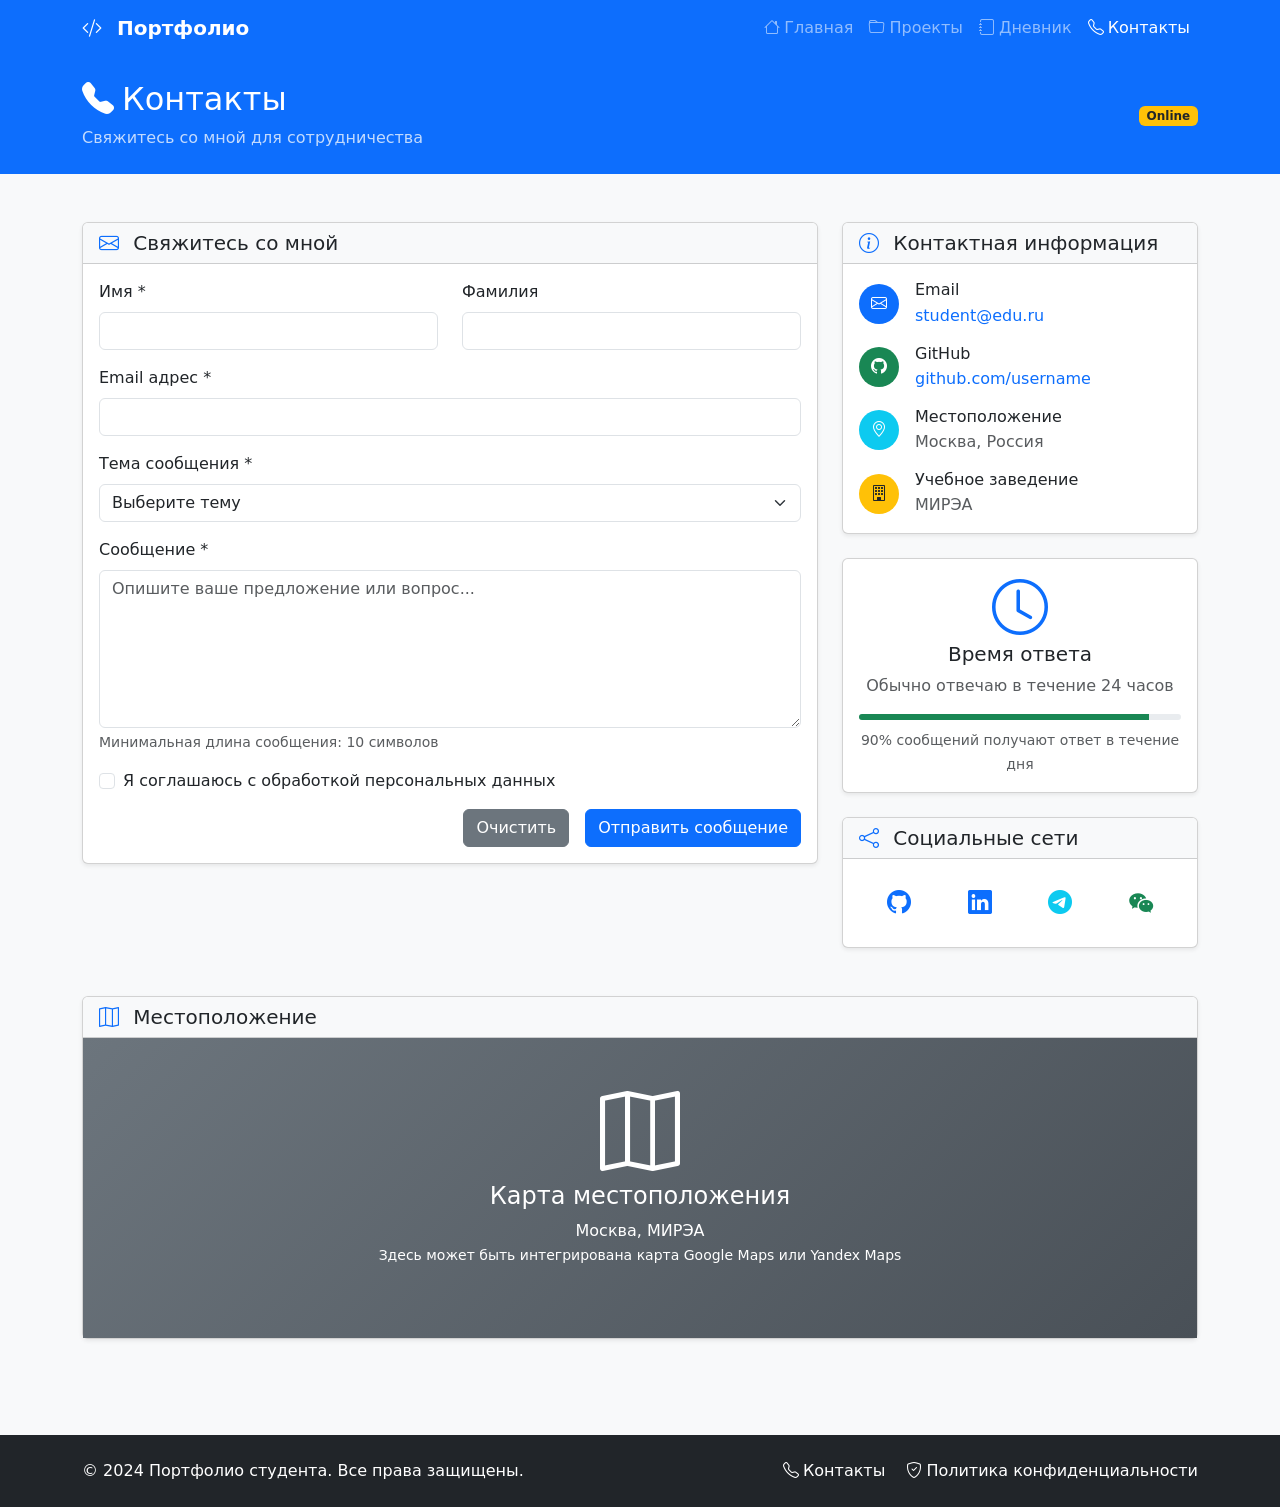
==== pages/contacts.html @ 889ddb51 "ПР13" ====
<!DOCTYPE html>
<html lang="ru">
<head>
    <meta charset="UTF-8">
    <meta name="viewport" content="width=device-width, initial-scale=1.0">
    <title>Контакты - Портфолио студента</title>
    <!-- Bootstrap CSS -->
    <link href="https://cdn.jsdelivr.net/npm/bootstrap@5.3.2/dist/css/bootstrap.min.css" rel="stylesheet">
    <!-- Bootstrap Icons -->
    <link rel="stylesheet" href="https://cdn.jsdelivr.net/npm/bootstrap-icons@1.11.1/font/bootstrap-icons.css">
    <!-- Custom CSS -->
    <link rel="stylesheet" href="../styles/styles.css">
</head>
<body class="bg-light">
    <!-- Navigation -->
    <nav class="navbar navbar-expand-lg navbar-dark bg-primary sticky-top">
        <div class="container">
            <a class="navbar-brand fw-bold" href="../index.html">
                <i class="bi bi-code-slash me-2"></i>
                Портфолио
            </a>
            <button class="navbar-toggler" type="button" data-bs-toggle="collapse" data-bs-target="#navbarNav">
                <span class="navbar-toggler-icon"></span>
            </button>
            <div class="collapse navbar-collapse" id="navbarNav">
                <ul class="navbar-nav ms-auto">
                    <li class="nav-item">
                        <a class="nav-link" href="../index.html">
                            <i class="bi bi-house me-1"></i>Главная
                        </a>
                    </li>
                    <li class="nav-item">
                        <a class="nav-link" href="projects.html">
                            <i class="bi bi-folder me-1"></i>Проекты
                        </a>
                    </li>
                    <li class="nav-item">
                        <a class="nav-link" href="diary.html">
                            <i class="bi bi-journal me-1"></i>Дневник
                        </a>
                    </li>
                    <li class="nav-item">
                        <a class="nav-link active" href="contacts.html">
                            <i class="bi bi-telephone me-1"></i>Контакты
                        </a>
                    </li>
                </ul>
            </div>
        </div>
    </nav>

    <!-- Page Header -->
    <section class="page-header bg-primary text-white py-4">
        <div class="container">
            <div class="row align-items-center">
                <div class="col">
                    <h1 class="h2 mb-2">
                        <i class="bi bi-telephone-fill me-2"></i>Контакты
                    </h1>
                    <p class="mb-0 opacity-75">Свяжитесь со мной для сотрудничества</p>
                </div>
                <div class="col-auto">
                    <span class="badge bg-warning text-dark">Online</span>
                </div>
            </div>
        </div>
    </section>

    <!-- Main Content -->
    <main class="contacts-main py-5">
        <div class="container">
            <div class="row">
                <!-- Contact Form -->
                <div class="col-lg-8 mb-5">
                    <div class="card shadow-sm">
                        <div class="card-header bg-light">
                            <h3 class="card-title h5 mb-0">
                                <i class="bi bi-envelope text-primary me-2"></i>
                                Свяжитесь со мной
                            </h3>
                        </div>
                        <div class="card-body">
                            <form id="contactForm" novalidate>
                                <div class="row">
                                    <div class="col-md-6 mb-3">
                                        <label for="firstName" class="form-label">Имя *</label>
                                        <input type="text" class="form-control" id="firstName" required>
                                        <div class="invalid-feedback">Пожалуйста, введите ваше имя</div>
                                    </div>
                                    <div class="col-md-6 mb-3">
                                        <label for="lastName" class="form-label">Фамилия</label>
                                        <input type="text" class="form-control" id="lastName">
                                    </div>
                                </div>
                                
                                <div class="mb-3">
                                    <label for="email" class="form-label">Email адрес *</label>
                                    <input type="email" class="form-control" id="email" required>
                                    <div class="invalid-feedback">Пожалуйста, введите корректный email адрес</div>
                                </div>
                                
                                <div class="mb-3">
                                    <label for="subject" class="form-label">Тема сообщения *</label>
                                    <select class="form-select" id="subject" required>
                                        <option value="" selected disabled>Выберите тему</option>
                                        <option value="collaboration">Сотрудничество</option>
                                        <option value="project">Обсуждение проекта</option>
                                        <option value="question">Вопрос по проекту</option>
                                        <option value="feedback">Обратная связь</option>
                                        <option value="other">Другое</option>
                                    </select>
                                    <div class="invalid-feedback">Пожалуйста, выберите тему сообщения</div>
                                </div>
                                
                                <div class="mb-3">
                                    <label for="message" class="form-label">Сообщение *</label>
                                    <textarea class="form-control" id="message" rows="6" required 
                                              placeholder="Опишите ваше предложение или вопрос..."></textarea>
                                    <div class="invalid-feedback">Пожалуйста, введите ваше сообщение</div>
                                    <div class="form-text">Минимальная длина сообщения: 10 символов</div>
                                </div>
                                
                                <div class="mb-3 form-check">
                                    <input type="checkbox" class="form-check-input" id="agreeTerms" required>
                                    <label class="form-check-label" for="agreeTerms">
                                        Я соглашаюсь с обработкой персональных данных
                                    </label>
                                    <div class="invalid-feedback">Необходимо ваше согласие</div>
                                </div>
                                
                                <div class="d-grid gap-2 d-md-flex justify-content-md-end">
                                    <button type="reset" class="btn btn-secondary me-md-2">Очистить</button>
                                    <button type="submit" class="btn btn-primary" id="submitBtn">
                                        <span class="spinner-border spinner-border-sm d-none me-2" role="status"></span>
                                        Отправить сообщение
                                    </button>
                                </div>
                            </form>
                        </div>
                    </div>
                </div>

                <!-- Contact Information -->
                <div class="col-lg-4">
                    <!-- Contact Details -->
                    <div class="card shadow-sm mb-4">
                        <div class="card-header bg-light">
                            <h3 class="card-title h5 mb-0">
                                <i class="bi bi-info-circle text-primary me-2"></i>
                                Контактная информация
                            </h3>
                        </div>
                        <div class="card-body">
                            <div class="contact-item d-flex align-items-center mb-3">
                                <div class="contact-icon bg-primary text-white rounded-circle d-flex align-items-center justify-content-center me-3" 
                                     style="width: 40px; height: 40px;">
                                    <i class="bi bi-envelope"></i>
                                </div>
                                <div>
                                    <h6 class="mb-1">Email</h6>
                                    <a href="mailto:student@edu.ru" class="text-decoration-none">student@edu.ru</a>
                                </div>
                            </div>
                            
                            <div class="contact-item d-flex align-items-center mb-3">
                                <div class="contact-icon bg-success text-white rounded-circle d-flex align-items-center justify-content-center me-3" 
                                     style="width: 40px; height: 40px;">
                                    <i class="bi bi-github"></i>
                                </div>
                                <div>
                                    <h6 class="mb-1">GitHub</h6>
                                    <a href="https://github.com/username" target="_blank" class="text-decoration-none">github.com/username</a>
                                </div>
                            </div>
                            
                            <div class="contact-item d-flex align-items-center mb-3">
                                <div class="contact-icon bg-info text-white rounded-circle d-flex align-items-center justify-content-center me-3" 
                                     style="width: 40px; height: 40px;">
                                    <i class="bi bi-geo-alt"></i>
                                </div>
                                <div>
                                    <h6 class="mb-1">Местоположение</h6>
                                    <p class="mb-0 text-muted">Москва, Россия</p>
                                </div>
                            </div>
                            
                            <div class="contact-item d-flex align-items-center">
                                <div class="contact-icon bg-warning text-dark rounded-circle d-flex align-items-center justify-content-center me-3" 
                                     style="width: 40px; height: 40px;">
                                    <i class="bi bi-building"></i>
                                </div>
                                <div>
                                    <h6 class="mb-1">Учебное заведение</h6>
                                    <p class="mb-0 text-muted">МИРЭА</p>
                                </div>
                            </div>
                        </div>
                    </div>

                    <!-- Response Time -->
                    <div class="card shadow-sm mb-4">
                        <div class="card-body text-center">
                            <i class="bi bi-clock display-4 text-primary mb-3"></i>
                            <h5>Время ответа</h5>
                            <p class="text-muted">Обычно отвечаю в течение 24 часов</p>
                            <div class="progress mb-2" style="height: 6px;">
                                <div class="progress-bar bg-success" style="width: 90%"></div>
                            </div>
                            <small class="text-muted">90% сообщений получают ответ в течение дня</small>
                        </div>
                    </div>

                    <!-- Social Links -->
                    <div class="card shadow-sm">
                        <div class="card-header bg-light">
                            <h3 class="card-title h5 mb-0">
                                <i class="bi bi-share text-primary me-2"></i>
                                Социальные сети
                            </h3>
                        </div>
                        <div class="card-body">
                            <div class="d-flex justify-content-around">
                                <a href="#" class="social-link text-decoration-none" title="GitHub">
                                    <i class="bi bi-github fs-4"></i>
                                </a>
                                <a href="#" class="social-link text-decoration-none" title="LinkedIn">
                                    <i class="bi bi-linkedin fs-4 text-primary"></i>
                                </a>
                                <a href="#" class="social-link text-decoration-none" title="Telegram">
                                    <i class="bi bi-telegram fs-4 text-info"></i>
                                </a>
                                <a href="#" class="social-link text-decoration-none" title="VK">
                                    <i class="bi bi-wechat fs-4 text-success"></i>
                                </a>
                            </div>
                        </div>
                    </div>
                </div>
            </div>

            <!-- Map Section -->
            <div class="row mt-5">
                <div class="col-12">
                    <div class="card shadow-sm">
                        <div class="card-header bg-light">
                            <h3 class="card-title h5 mb-0">
                                <i class="bi bi-map text-primary me-2"></i>
                                Местоположение
                            </h3>
                        </div>
                        <div class="card-body p-0">
                            <!-- Placeholder for map -->
                            <div class="map-placeholder bg-secondary text-white text-center py-5" 
                                 style="height: 300px; background: linear-gradient(135deg, #6c757d 0%, #495057 100%);">
                                <i class="bi bi-map display-1 mb-3"></i>
                                <h4>Карта местоположения</h4>
                                <p class="mb-0">Москва, МИРЭА</p>
                                <small>Здесь может быть интегрирована карта Google Maps или Yandex Maps</small>
                            </div>
                        </div>
                    </div>
                </div>
            </div>
        </div>
    </main>

    <!-- Success Modal -->
    <div class="modal fade" id="successModal" tabindex="-1">
        <div class="modal-dialog modal-dialog-centered">
            <div class="modal-content">
                <div class="modal-header border-0">
                    <button type="button" class="btn-close" data-bs-dismiss="modal"></button>
                </div>
                <div class="modal-body text-center py-4">
                    <i class="bi bi-check-circle-fill text-success display-1 mb-3"></i>
                    <h3>Сообщение отправлено!</h3>
                    <p class="text-muted">Я свяжусь с вами в ближайшее время</p>
                </div>
                <div class="modal-footer border-0 justify-content-center">
                    <button type="button" class="btn btn-primary" data-bs-dismiss="modal">Понятно</button>
                </div>
            </div>
        </div>
    </div>

    <!-- Footer -->
    <footer class="bg-dark text-white py-4 mt-5">
        <div class="container">
            <div class="row align-items-center">
                <div class="col-md-6">
                    <p class="mb-0">&copy; 2024 Портфолио студента. Все права защищены.</p>
                </div>
                <div class="col-md-6 text-md-end">
                    <a href="contacts.html" class="text-white text-decoration-none me-3">
                        <i class="bi bi-telephone me-1"></i>Контакты
                    </a>
                    <a href="#" class="text-white text-decoration-none">
                        <i class="bi bi-shield-check me-1"></i>Политика конфиденциальности
                    </a>
                </div>
            </div>
        </div>
    </footer>

    <!-- Bootstrap JS -->
    <script src="https://cdn.jsdelivr.net/npm/bootstrap@5.3.2/dist/js/bootstrap.bundle.min.js"></script>
    <!-- Forms JS -->
    <script src="../scripts/forms.js"></script>
</body>
</html>
---- styles/styles.css ----
/* Custom styles for portfolio */
.hero-section {
    background: linear-gradient(135deg, #007bff 0%, #0056b3 100%);
}

.project-card {
    transition: transform 0.3s ease, box-shadow 0.3s ease;
}

.project-card:hover {
    transform: translateY(-5px);
    box-shadow: 0 10px 20px rgba(0,0,0,0.1) !important;
}

.skill-item .progress {
    border-radius: 10px;
}

.skill-item .progress-bar {
    border-radius: 10px;
}

/* Smooth scrolling */
html {
    scroll-behavior: smooth;
}
/* Projects page styles */
.filter-section {
    border-bottom: 1px solid #dee2e6;
}

.project-card {
    transition: transform 0.3s ease, box-shadow 0.3s ease;
}

.project-card:hover {
    transform: translateY(-5px);
    box-shadow: 0 8px 25px rgba(0,0,0,0.15) !important;
}

.card-img-wrapper {
    overflow: hidden;
}

.card-img-top {
    transition: transform 0.3s ease;
}

.project-card:hover .card-img-top {
    transform: scale(1.05);
}

.filter-btn.active {
    background-color: #007bff;
    color: white;
    border-color: #007bff;
}

/* Modal styles */
.modal-content {
    border: none;
    border-radius: 15px;
}

.modal-header {
    border-bottom: 1px solid #dee2e6;
    background-color: #f8f9fa;
    border-radius: 15px 15px 0 0;
}
/* Diary page styles */
.timeline {
    position: relative;
    padding-left: 30px;
}

.timeline::before {
    content: '';
    position: absolute;
    left: 15px;
    top: 0;
    bottom: 0;
    width: 2px;
    background: #dee2e6;
}

.timeline-item {
    position: relative;
    margin-bottom: 2rem;
    display: flex;
    align-items: flex-start;
}

.timeline-marker {
    position: absolute;
    left: -30px;
    width: 30px;
    height: 30px;
    border-radius: 50%;
    display: flex;
    align-items: center;
    justify-content: center;
    color: white;
    z-index: 2;
}

.timeline-content {
    flex: 1;
    background: white;
    padding: 1rem;
    border-radius: 8px;
    border: 1px solid #e9ecef;
}

.timeline-item.completed .timeline-content {
    border-left: 4px solid #28a745;
}

.timeline-item.in-progress .timeline-content {
    border-left: 4px solid #ffc107;
}

.timeline-item.planned .timeline-content {
    border-left: 4px solid #6c757d;
}

.course-item:not(:last-child) {
    border-bottom: 1px solid #e9ecef;
    padding-bottom: 1rem;
}

.stat-item {
    padding: 0.5rem;
}

.stat-item .h4 {
    font-weight: 700;
}

/* Modal styles */
.modal-content {
    border-radius: 15px;
}

.form-check {
    margin-bottom: 0.5rem;
}

/* Responsive */
@media (max-width: 768px) {
    .timeline {
        padding-left: 20px;
    }
    
    .timeline-marker {
        left: -20px;
        width: 25px;
        height: 25px;
    }
    
    .timeline-marker i {
        font-size: 0.8rem;
    }
}
/* Contacts page styles */
.contact-item {
    transition: transform 0.2s ease;
}

.contact-item:hover {
    transform: translateX(5px);
}

.contact-icon {
    transition: transform 0.2s ease;
}

.contact-item:hover .contact-icon {
    transform: scale(1.1);
}

.social-link {
    transition: all 0.3s ease;
    padding: 10px;
    border-radius: 50%;
}

.social-link:hover {
    transform: translateY(-3px);
    background-color: #f8f9fa;
}

/* Form styles */
.form-control:focus,
.form-select:focus {
    border-color: #007bff;
    box-shadow: 0 0 0 0.2rem rgba(0, 123, 255, 0.25);
}

.form-control.is-valid,
.form-select.is-valid {
    border-color: #28a745;
}

.form-control.is-invalid,
.form-select.is-invalid {
    border-color: #dc3545;
}

/* Map placeholder */
.map-placeholder {
    background: linear-gradient(135deg, #6c757d 0%, #495057 100%);
}

/* Success modal */
.modal-content {
    border-radius: 15px;
    border: none;
}

/* Responsive adjustments */
@media (max-width: 768px) {
    .contact-item {
        padding: 0.5rem 0;
    }
    
    .social-link {
        padding: 8px;
    }
    
    .map-placeholder {
        height: 200px !important;
    }
    
    .map-placeholder .display-1 {
        font-size: 3rem;
    }
}

/* Loading state */
.btn:disabled {
    cursor: not-allowed;
}

/* Custom checkbox */
.form-check-input:checked {
    background-color: #007bff;
    border-color: #007bff;
}
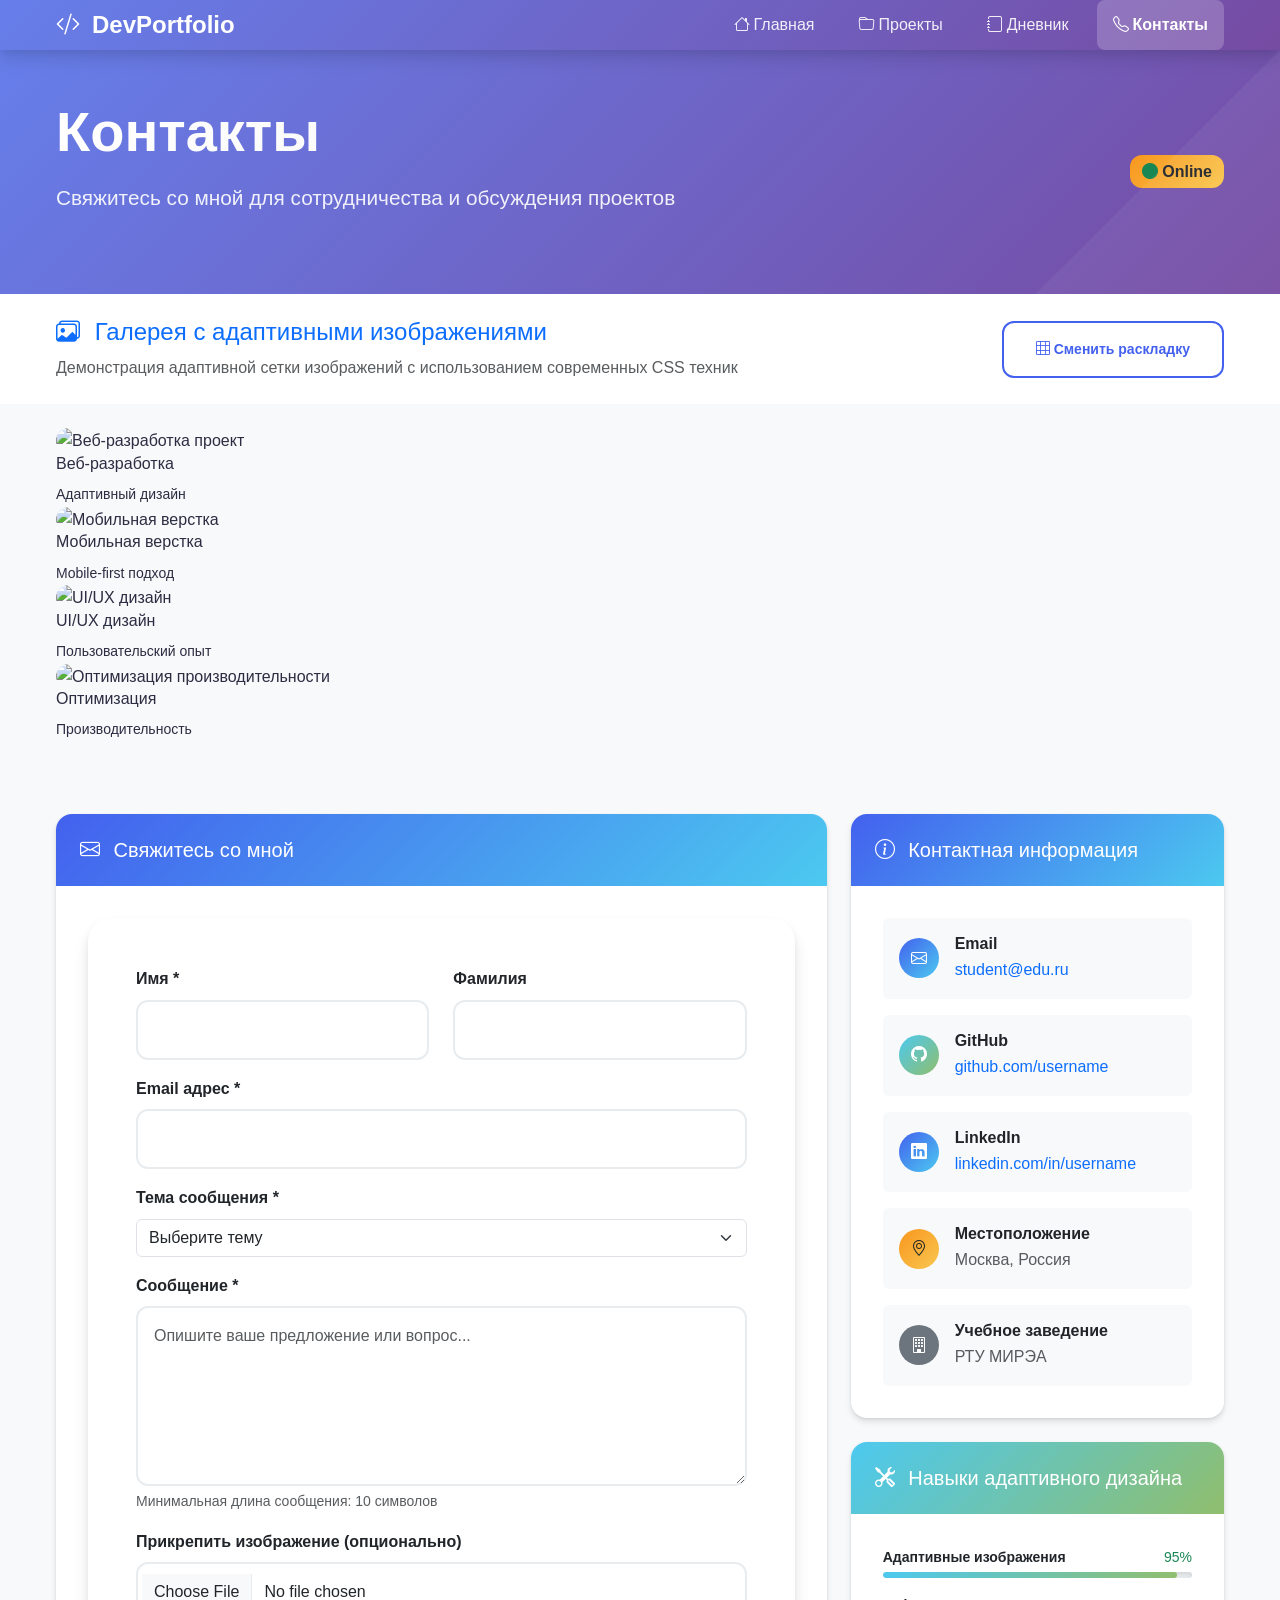
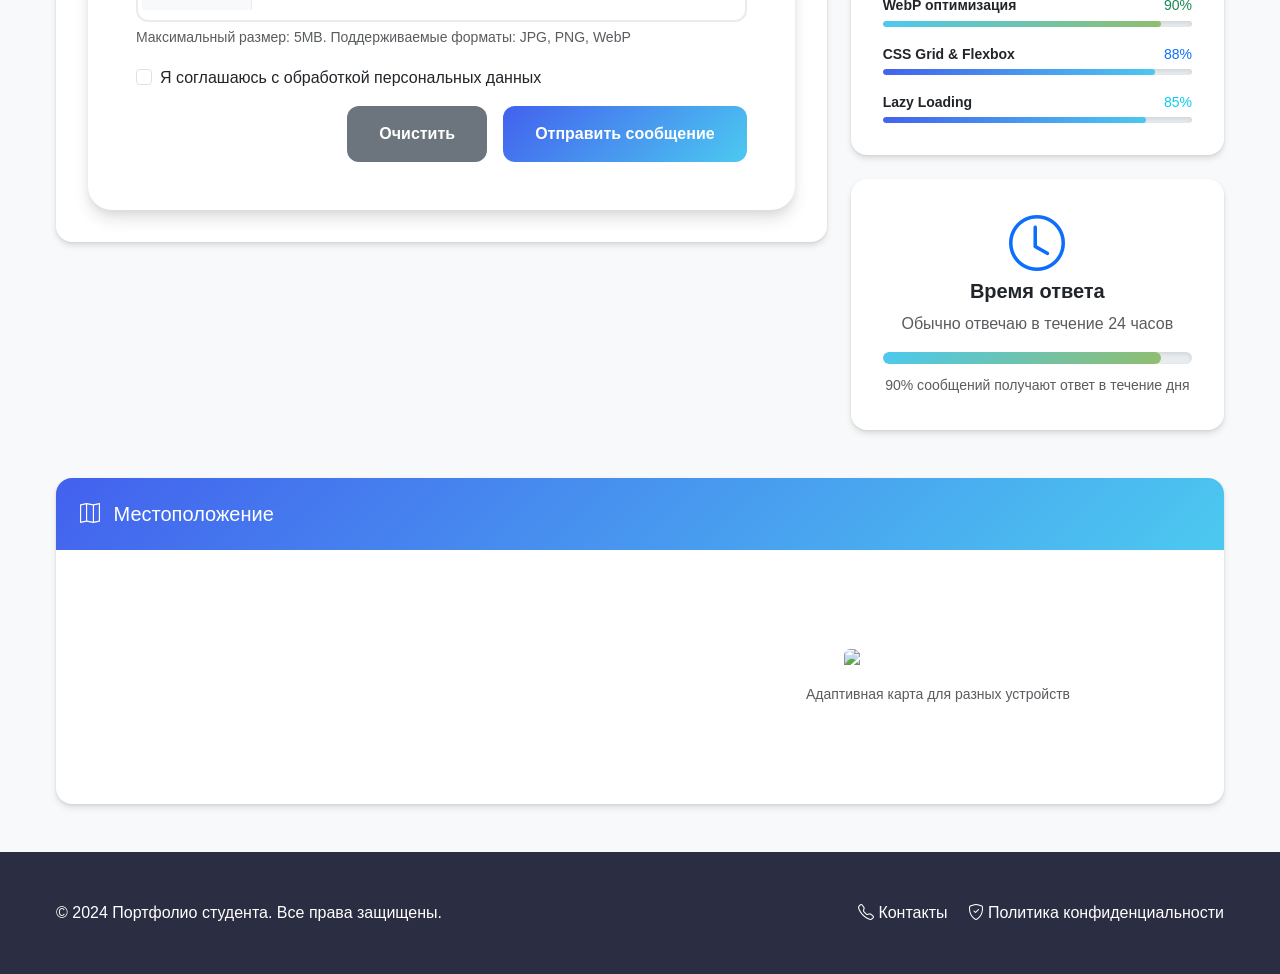
==== commit f00ff8d5: "ПР15-16" ====
--- a/pages/contacts.html
+++ b/pages/contacts.html
@@ -13,11 +13,11 @@
 </head>
 <body class="bg-light">
     <!-- Navigation -->
-    <nav class="navbar navbar-expand-lg navbar-dark bg-primary sticky-top">
+    <nav class="navbar navbar-expand-lg navbar-dark">
         <div class="container">
-            <a class="navbar-brand fw-bold" href="../index.html">
-                <i class="bi bi-code-slash me-2"></i>
-                Портфолио
+            <a class="navbar-brand" href="../index.html">
+                <i class="bi bi-code-slash"></i>
+                DevPortfolio
             </a>
             <button class="navbar-toggler" type="button" data-bs-toggle="collapse" data-bs-target="#navbarNav">
                 <span class="navbar-toggler-icon"></span>
@@ -50,61 +50,151 @@
     </nav>
 
     <!-- Page Header -->
-    <section class="page-header bg-primary text-white py-4">
+    <section class="hero-section">
         <div class="container">
             <div class="row align-items-center">
                 <div class="col">
-                    <h1 class="h2 mb-2">
-                        <i class="bi bi-telephone-fill me-2"></i>Контакты
-                    </h1>
-                    <p class="mb-0 opacity-75">Свяжитесь со мной для сотрудничества</p>
+                    <h1 class="hero-title">Контакты</h1>
+                    <p class="hero-subtitle">Свяжитесь со мной для сотрудничества и обсуждения проектов</p>
                 </div>
                 <div class="col-auto">
-                    <span class="badge bg-warning text-dark">Online</span>
+                    <span class="badge bg-warning text-dark fs-6">
+                        <i class="bi bi-circle-fill text-success me-1"></i>Online
+                    </span>
                 </div>
             </div>
         </div>
     </section>
 
+    <!-- Adaptive Gallery Preview -->
+    <section class="py-4 bg-white">
+        <div class="container">
+            <div class="row align-items-center">
+                <div class="col-md-8">
+                    <h4 class="mb-2 text-primary">
+                        <i class="bi bi-images me-2"></i>
+                        Галерея с адаптивными изображениями
+                    </h4>
+                    <p class="mb-0 text-muted">Демонстрация адаптивной сетки изображений с использованием современных CSS техник</p>
+                </div>
+                <div class="col-md-4 text-md-end">
+                    <button class="btn btn-outline-primary btn-sm" onclick="toggleGridLayout()">
+                        <i class="bi bi-grid-3x3 me-1"></i>Сменить раскладку
+                    </button>
+                </div>
+            </div>
+        </div>
+    </section>
+
+    <!-- Adaptive Gallery -->
+    <section class="py-4 bg-light">
+        <div class="container">
+            <div class="adaptive-gallery" id="adaptiveGallery">
+                <div class="gallery-item">
+                    <picture>
+                        <source srcset="../images/gallery/image1.webp" type="image/webp">
+                        <img src="../images/gallery/image1.jpg" 
+                             class="gallery-image responsive-image" 
+                             alt="Веб-разработка проект"
+                             loading="lazy">
+                    </picture>
+                    <div class="gallery-overlay">
+                        <div class="gallery-info">
+                            <h6>Веб-разработка</h6>
+                            <small>Адаптивный дизайн</small>
+                        </div>
+                    </div>
+                </div>
+                <div class="gallery-item">
+                    <picture>
+                        <source srcset="../images/gallery/image2.webp" type="image/webp">
+                        <img src="../images/gallery/image2.jpg" 
+                             class="gallery-image responsive-image" 
+                             alt="Мобильная верстка"
+                             loading="lazy">
+                    </picture>
+                    <div class="gallery-overlay">
+                        <div class="gallery-info">
+                            <h6>Мобильная верстка</h6>
+                            <small>Mobile-first подход</small>
+                        </div>
+                    </div>
+                </div>
+                <div class="gallery-item">
+                    <picture>
+                        <source srcset="../images/gallery/image3.webp" type="image/webp">
+                        <img src="../images/gallery/image3.jpg" 
+                             class="gallery-image responsive-image" 
+                             alt="UI/UX дизайн"
+                             loading="lazy">
+                    </picture>
+                    <div class="gallery-overlay">
+                        <div class="gallery-info">
+                            <h6>UI/UX дизайн</h6>
+                            <small>Пользовательский опыт</small>
+                        </div>
+                    </div>
+                </div>
+                <div class="gallery-item">
+                    <picture>
+                        <source srcset="../images/gallery/image4.webp" type="image/webp">
+                        <img src="../images/gallery/image4.jpg" 
+                             class="gallery-image responsive-image" 
+                             alt="Оптимизация производительности"
+                             loading="lazy">
+                    </picture>
+                    <div class="gallery-overlay">
+                        <div class="gallery-info">
+                            <h6>Оптимизация</h6>
+                            <small>Производительность</small>
+                        </div>
+                    </div>
+                </div>
+            </div>
+        </div>
+    </section>
+
     <!-- Main Content -->
-    <main class="contacts-main py-5">
+    <main class="py-5">
         <div class="container">
             <div class="row">
                 <!-- Contact Form -->
                 <div class="col-lg-8 mb-5">
-                    <div class="card shadow-sm">
-                        <div class="card-header bg-light">
+                    <div class="card">
+                        <div class="card-header bg-primary text-white">
                             <h3 class="card-title h5 mb-0">
-                                <i class="bi bi-envelope text-primary me-2"></i>
+                                <i class="bi bi-envelope me-2"></i>
                                 Свяжитесь со мной
                             </h3>
                         </div>
                         <div class="card-body">
-                            <form id="contactForm" novalidate>
+                            <form id="contactForm" class="contact-form" novalidate>
                                 <div class="row">
                                     <div class="col-md-6 mb-3">
-                                        <label for="firstName" class="form-label">Имя *</label>
+                                        <label for="firstName" class="form-label fw-bold">Имя *</label>
                                         <input type="text" class="form-control" id="firstName" required>
                                         <div class="invalid-feedback">Пожалуйста, введите ваше имя</div>
                                     </div>
                                     <div class="col-md-6 mb-3">
-                                        <label for="lastName" class="form-label">Фамилия</label>
+                                        <label for="lastName" class="form-label fw-bold">Фамилия</label>
                                         <input type="text" class="form-control" id="lastName">
                                     </div>
                                 </div>
                                 
                                 <div class="mb-3">
-                                    <label for="email" class="form-label">Email адрес *</label>
+                                    <label for="email" class="form-label fw-bold">Email адрес *</label>
                                     <input type="email" class="form-control" id="email" required>
                                     <div class="invalid-feedback">Пожалуйста, введите корректный email адрес</div>
                                 </div>
                                 
                                 <div class="mb-3">
-                                    <label for="subject" class="form-label">Тема сообщения *</label>
+                                    <label for="subject" class="form-label fw-bold">Тема сообщения *</label>
                                     <select class="form-select" id="subject" required>
                                         <option value="" selected disabled>Выберите тему</option>
                                         <option value="collaboration">Сотрудничество</option>
                                         <option value="project">Обсуждение проекта</option>
+                                        <option value="adaptive-design">Консультация по адаптивному дизайну</option>
+                                        <option value="optimization">Оптимизация изображений</option>
                                         <option value="question">Вопрос по проекту</option>
                                         <option value="feedback">Обратная связь</option>
                                         <option value="other">Другое</option>
@@ -113,11 +203,24 @@
                                 </div>
                                 
                                 <div class="mb-3">
-                                    <label for="message" class="form-label">Сообщение *</label>
+                                    <label for="message" class="form-label fw-bold">Сообщение *</label>
                                     <textarea class="form-control" id="message" rows="6" required 
                                               placeholder="Опишите ваше предложение или вопрос..."></textarea>
                                     <div class="invalid-feedback">Пожалуйста, введите ваше сообщение</div>
                                     <div class="form-text">Минимальная длина сообщения: 10 символов</div>
+                                </div>
+
+                                <!-- File Upload with Image Preview -->
+                                <div class="mb-3">
+                                    <label for="fileUpload" class="form-label fw-bold">Прикрепить изображение (опционально)</label>
+                                    <input type="file" class="form-control" id="fileUpload" accept="image/*" onchange="previewImage(this)">
+                                    <div class="form-text">Максимальный размер: 5MB. Поддерживаемые форматы: JPG, PNG, WebP</div>
+                                    <div id="imagePreview" class="mt-2 d-none">
+                                        <img id="preview" class="img-thumbnail responsive-image" style="max-height: 200px;">
+                                        <button type="button" class="btn btn-sm btn-outline-danger mt-1" onclick="removeImage()">
+                                            <i class="bi bi-x-circle me-1"></i>Удалить
+                                        </button>
+                                    </div>
                                 </div>
                                 
                                 <div class="mb-3 form-check">
@@ -129,7 +232,7 @@
                                 </div>
                                 
                                 <div class="d-grid gap-2 d-md-flex justify-content-md-end">
-                                    <button type="reset" class="btn btn-secondary me-md-2">Очистить</button>
+                                    <button type="reset" class="btn btn-secondary me-md-2" onclick="resetForm()">Очистить</button>
                                     <button type="submit" class="btn btn-primary" id="submitBtn">
                                         <span class="spinner-border spinner-border-sm d-none me-2" role="status"></span>
                                         Отправить сообщение
@@ -143,96 +246,129 @@
                 <!-- Contact Information -->
                 <div class="col-lg-4">
                     <!-- Contact Details -->
-                    <div class="card shadow-sm mb-4">
-                        <div class="card-header bg-light">
+                    <div class="card mb-4">
+                        <div class="card-header bg-primary text-white">
                             <h3 class="card-title h5 mb-0">
-                                <i class="bi bi-info-circle text-primary me-2"></i>
+                                <i class="bi bi-info-circle me-2"></i>
                                 Контактная информация
                             </h3>
                         </div>
                         <div class="card-body">
-                            <div class="contact-item d-flex align-items-center mb-3">
+                            <div class="contact-item d-flex align-items-center mb-3 p-3 bg-light rounded">
                                 <div class="contact-icon bg-primary text-white rounded-circle d-flex align-items-center justify-content-center me-3" 
                                      style="width: 40px; height: 40px;">
                                     <i class="bi bi-envelope"></i>
                                 </div>
                                 <div>
-                                    <h6 class="mb-1">Email</h6>
+                                    <h6 class="mb-1 fw-bold">Email</h6>
                                     <a href="mailto:student@edu.ru" class="text-decoration-none">student@edu.ru</a>
                                 </div>
                             </div>
                             
-                            <div class="contact-item d-flex align-items-center mb-3">
+                            <div class="contact-item d-flex align-items-center mb-3 p-3 bg-light rounded">
                                 <div class="contact-icon bg-success text-white rounded-circle d-flex align-items-center justify-content-center me-3" 
                                      style="width: 40px; height: 40px;">
                                     <i class="bi bi-github"></i>
                                 </div>
                                 <div>
-                                    <h6 class="mb-1">GitHub</h6>
+                                    <h6 class="mb-1 fw-bold">GitHub</h6>
                                     <a href="https://github.com/username" target="_blank" class="text-decoration-none">github.com/username</a>
                                 </div>
                             </div>
-                            
-                            <div class="contact-item d-flex align-items-center mb-3">
+
+                            <div class="contact-item d-flex align-items-center mb-3 p-3 bg-light rounded">
                                 <div class="contact-icon bg-info text-white rounded-circle d-flex align-items-center justify-content-center me-3" 
                                      style="width: 40px; height: 40px;">
-                                    <i class="bi bi-geo-alt"></i>
+                                    <i class="bi bi-linkedin"></i>
                                 </div>
                                 <div>
-                                    <h6 class="mb-1">Местоположение</h6>
-                                    <p class="mb-0 text-muted">Москва, Россия</p>
+                                    <h6 class="mb-1 fw-bold">LinkedIn</h6>
+                                    <a href="https://linkedin.com/in/username" target="_blank" class="text-decoration-none">linkedin.com/in/username</a>
                                 </div>
                             </div>
                             
-                            <div class="contact-item d-flex align-items-center">
+                            <div class="contact-item d-flex align-items-center mb-3 p-3 bg-light rounded">
                                 <div class="contact-icon bg-warning text-dark rounded-circle d-flex align-items-center justify-content-center me-3" 
                                      style="width: 40px; height: 40px;">
+                                    <i class="bi bi-geo-alt"></i>
+                                </div>
+                                <div>
+                                    <h6 class="mb-1 fw-bold">Местоположение</h6>
+                                    <p class="mb-0 text-muted">Москва, Россия</p>
+                                </div>
+                            </div>
+                            
+                            <div class="contact-item d-flex align-items-center p-3 bg-light rounded">
+                                <div class="contact-icon bg-secondary text-white rounded-circle d-flex align-items-center justify-content-center me-3" 
+                                     style="width: 40px; height: 40px;">
                                     <i class="bi bi-building"></i>
                                 </div>
                                 <div>
-                                    <h6 class="mb-1">Учебное заведение</h6>
-                                    <p class="mb-0 text-muted">МИРЭА</p>
+                                    <h6 class="mb-1 fw-bold">Учебное заведение</h6>
+                                    <p class="mb-0 text-muted">РТУ МИРЭА</p>
+                                </div>
+                            </div>
+                        </div>
+                    </div>
+
+                    <!-- Skills Progress -->
+                    <div class="card mb-4">
+                        <div class="card-header bg-success text-white">
+                            <h3 class="card-title h5 mb-0">
+                                <i class="bi bi-tools me-2"></i>
+                                Навыки адаптивного дизайна
+                            </h3>
+                        </div>
+                        <div class="card-body">
+                            <div class="skill-item mb-3">
+                                <div class="d-flex justify-content-between mb-1">
+                                    <small class="fw-bold">Адаптивные изображения</small>
+                                    <small class="text-success">95%</small>
+                                </div>
+                                <div class="progress" style="height: 6px;">
+                                    <div class="progress-bar bg-success" style="width: 95%"></div>
+                                </div>
+                            </div>
+                            <div class="skill-item mb-3">
+                                <div class="d-flex justify-content-between mb-1">
+                                    <small class="fw-bold">WebP оптимизация</small>
+                                    <small class="text-success">90%</small>
+                                </div>
+                                <div class="progress" style="height: 6px;">
+                                    <div class="progress-bar bg-success" style="width: 90%"></div>
+                                </div>
+                            </div>
+                            <div class="skill-item mb-3">
+                                <div class="d-flex justify-content-between mb-1">
+                                    <small class="fw-bold">CSS Grid & Flexbox</small>
+                                    <small class="text-primary">88%</small>
+                                </div>
+                                <div class="progress" style="height: 6px;">
+                                    <div class="progress-bar bg-primary" style="width: 88%"></div>
+                                </div>
+                            </div>
+                            <div class="skill-item">
+                                <div class="d-flex justify-content-between mb-1">
+                                    <small class="fw-bold">Lazy Loading</small>
+                                    <small class="text-info">85%</small>
+                                </div>
+                                <div class="progress" style="height: 6px;">
+                                    <div class="progress-bar bg-info" style="width: 85%"></div>
                                 </div>
                             </div>
                         </div>
                     </div>
 
                     <!-- Response Time -->
-                    <div class="card shadow-sm mb-4">
+                    <div class="card">
                         <div class="card-body text-center">
                             <i class="bi bi-clock display-4 text-primary mb-3"></i>
-                            <h5>Время ответа</h5>
+                            <h5 class="fw-bold">Время ответа</h5>
                             <p class="text-muted">Обычно отвечаю в течение 24 часов</p>
-                            <div class="progress mb-2" style="height: 6px;">
+                            <div class="progress mb-2">
                                 <div class="progress-bar bg-success" style="width: 90%"></div>
                             </div>
                             <small class="text-muted">90% сообщений получают ответ в течение дня</small>
-                        </div>
-                    </div>
-
-                    <!-- Social Links -->
-                    <div class="card shadow-sm">
-                        <div class="card-header bg-light">
-                            <h3 class="card-title h5 mb-0">
-                                <i class="bi bi-share text-primary me-2"></i>
-                                Социальные сети
-                            </h3>
-                        </div>
-                        <div class="card-body">
-                            <div class="d-flex justify-content-around">
-                                <a href="#" class="social-link text-decoration-none" title="GitHub">
-                                    <i class="bi bi-github fs-4"></i>
-                                </a>
-                                <a href="#" class="social-link text-decoration-none" title="LinkedIn">
-                                    <i class="bi bi-linkedin fs-4 text-primary"></i>
-                                </a>
-                                <a href="#" class="social-link text-decoration-none" title="Telegram">
-                                    <i class="bi bi-telegram fs-4 text-info"></i>
-                                </a>
-                                <a href="#" class="social-link text-decoration-none" title="VK">
-                                    <i class="bi bi-wechat fs-4 text-success"></i>
-                                </a>
-                            </div>
                         </div>
                     </div>
                 </div>
@@ -241,21 +377,35 @@
             <!-- Map Section -->
             <div class="row mt-5">
                 <div class="col-12">
-                    <div class="card shadow-sm">
-                        <div class="card-header bg-light">
+                    <div class="card">
+                        <div class="card-header bg-primary text-white">
                             <h3 class="card-title h5 mb-0">
-                                <i class="bi bi-map text-primary me-2"></i>
+                                <i class="bi bi-map me-2"></i>
                                 Местоположение
                             </h3>
                         </div>
                         <div class="card-body p-0">
-                            <!-- Placeholder for map -->
-                            <div class="map-placeholder bg-secondary text-white text-center py-5" 
-                                 style="height: 300px; background: linear-gradient(135deg, #6c757d 0%, #495057 100%);">
-                                <i class="bi bi-map display-1 mb-3"></i>
-                                <h4>Карта местоположения</h4>
-                                <p class="mb-0">Москва, МИРЭА</p>
-                                <small>Здесь может быть интегрирована карта Google Maps или Yandex Maps</small>
+                            <div class="map-placeholder bg-gradient text-white text-center py-5 rounded-bottom">
+                                <div class="row align-items-center h-100">
+                                    <div class="col-md-6">
+                                        <i class="bi bi-geo-alt-fill display-1 mb-3"></i>
+                                        <h4>Москва, РТУ МИРЭА</h4>
+                                        <p class="mb-0">Проспект Вернадского, 78</p>
+                                    </div>
+                                    <div class="col-md-6">
+                                        <div class="adaptive-map-demo">
+                                            <picture>
+                                                <source srcset="../images/map-desktop.webp" media="(min-width: 768px)" type="image/webp">
+                                                <source srcset="../images/map-mobile.webp" type="image/webp">
+                                                <img src="../images/map-mobile.jpg" 
+                                                     class="img-fluid rounded" 
+                                                     alt="Карта местоположения"
+                                                     loading="lazy">
+                                            </picture>
+                                            <small class="text-muted mt-2 d-block">Адаптивная карта для разных устройств</small>
+                                        </div>
+                                    </div>
+                                </div>
                             </div>
                         </div>
                     </div>
@@ -273,7 +423,7 @@
                 </div>
                 <div class="modal-body text-center py-4">
                     <i class="bi bi-check-circle-fill text-success display-1 mb-3"></i>
-                    <h3>Сообщение отправлено!</h3>
+                    <h3 class="fw-bold">Сообщение отправлено!</h3>
                     <p class="text-muted">Я свяжусь с вами в ближайшее время</p>
                 </div>
                 <div class="modal-footer border-0 justify-content-center">
@@ -284,7 +434,7 @@
     </div>
 
     <!-- Footer -->
-    <footer class="bg-dark text-white py-4 mt-5">
+    <footer class="footer">
         <div class="container">
             <div class="row align-items-center">
                 <div class="col-md-6">
@@ -306,5 +456,52 @@
     <script src="https://cdn.jsdelivr.net/npm/bootstrap@5.3.2/dist/js/bootstrap.bundle.min.js"></script>
     <!-- Forms JS -->
     <script src="../scripts/forms.js"></script>
+
+    <script>
+        // Gallery layout toggle
+        function toggleGridLayout() {
+            const gallery = document.getElementById('adaptiveGallery');
+            gallery.classList.toggle('grid-layout-1');
+            gallery.classList.toggle('grid-layout-2');
+        }
+
+        // Image preview for file upload
+        function previewImage(input) {
+            const preview = document.getElementById('preview');
+            const previewContainer = document.getElementById('imagePreview');
+            
+            if (input.files && input.files[0]) {
+                const reader = new FileReader();
+                
+                reader.onload = function(e) {
+                    preview.src = e.target.result;
+                    previewContainer.classList.remove('d-none');
+                }
+                
+                reader.readAsDataURL(input.files[0]);
+            }
+        }
+
+        // Remove uploaded image
+        function removeImage() {
+            const previewContainer = document.getElementById('imagePreview');
+            const fileInput = document.getElementById('fileUpload');
+            
+            previewContainer.classList.add('d-none');
+            fileInput.value = '';
+        }
+
+        // Reset form
+        function resetForm() {
+            removeImage();
+            document.getElementById('contactForm').classList.remove('was-validated');
+        }
+
+        // Initialize gallery
+        document.addEventListener('DOMContentLoaded', function() {
+            const gallery = document.getElementById('adaptiveGallery');
+            gallery.classList.add('grid-layout-1');
+        });
+    </script>
 </body>
 </html>
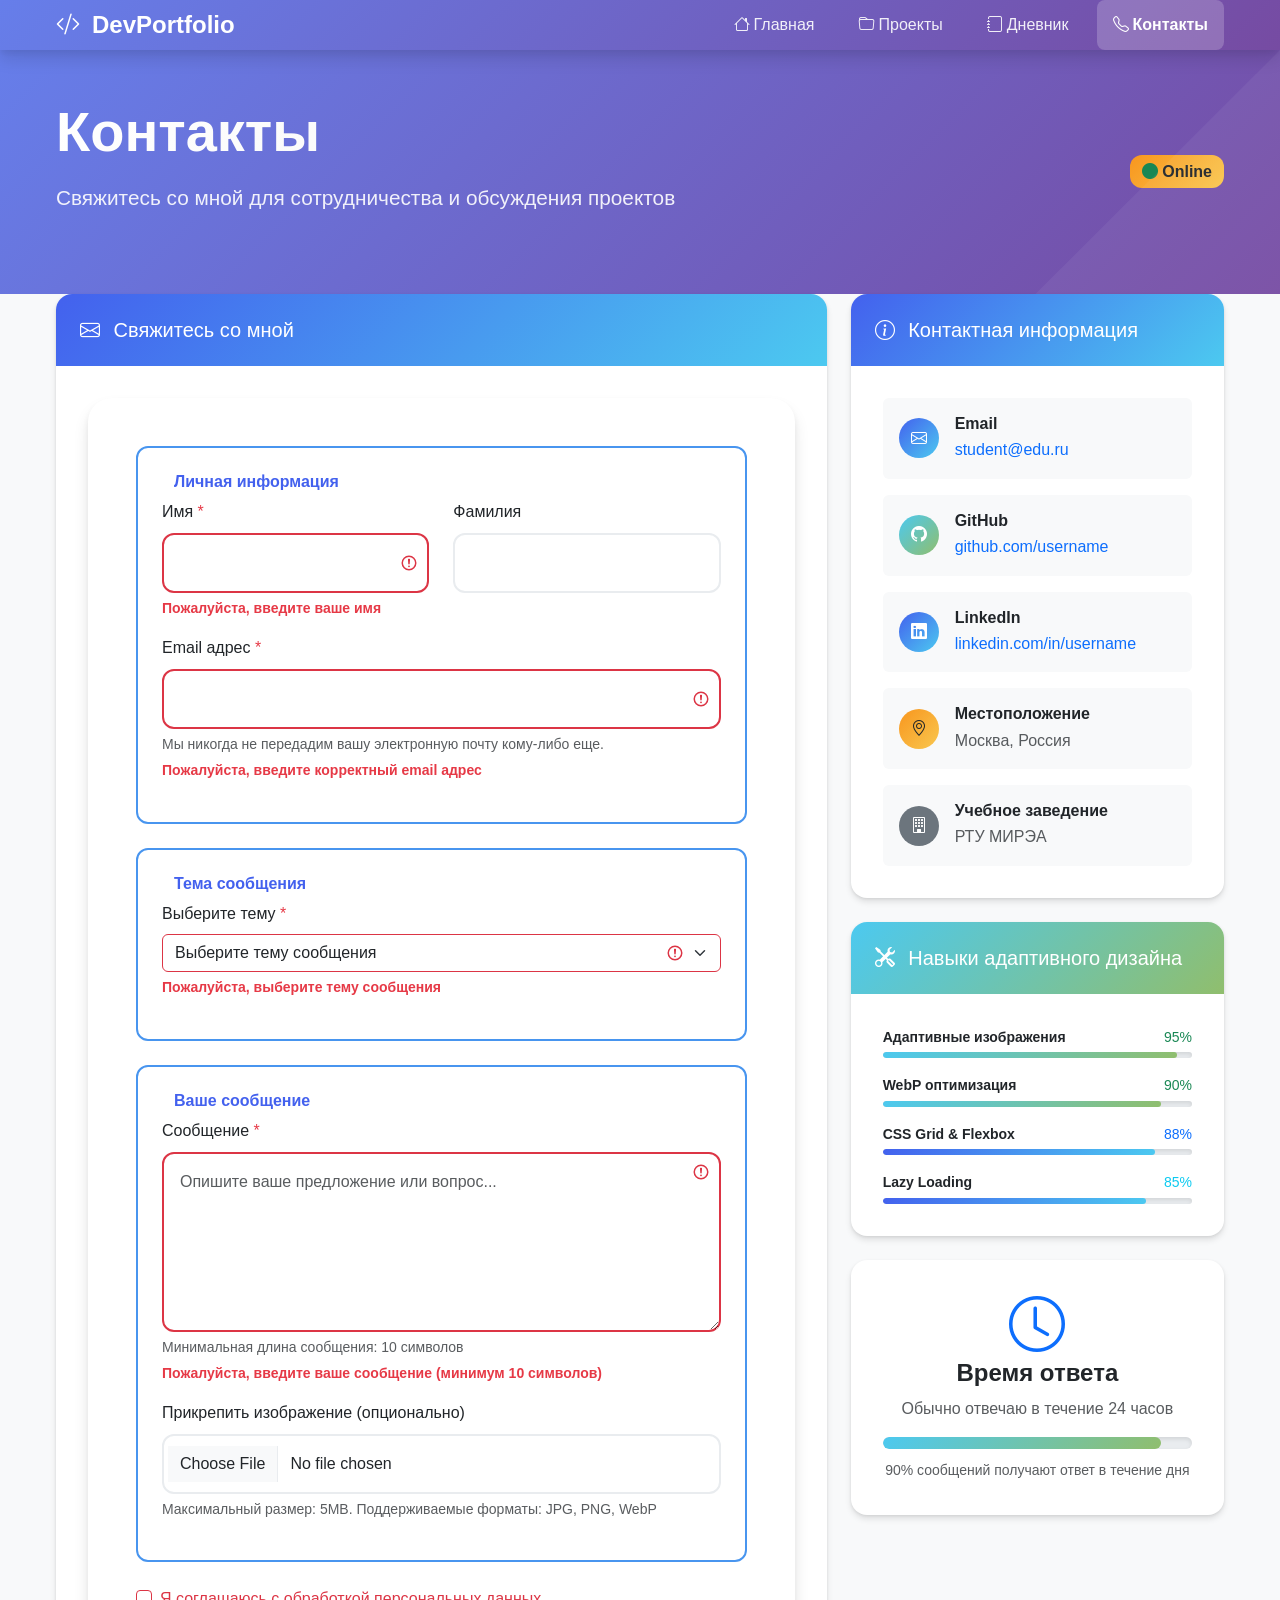
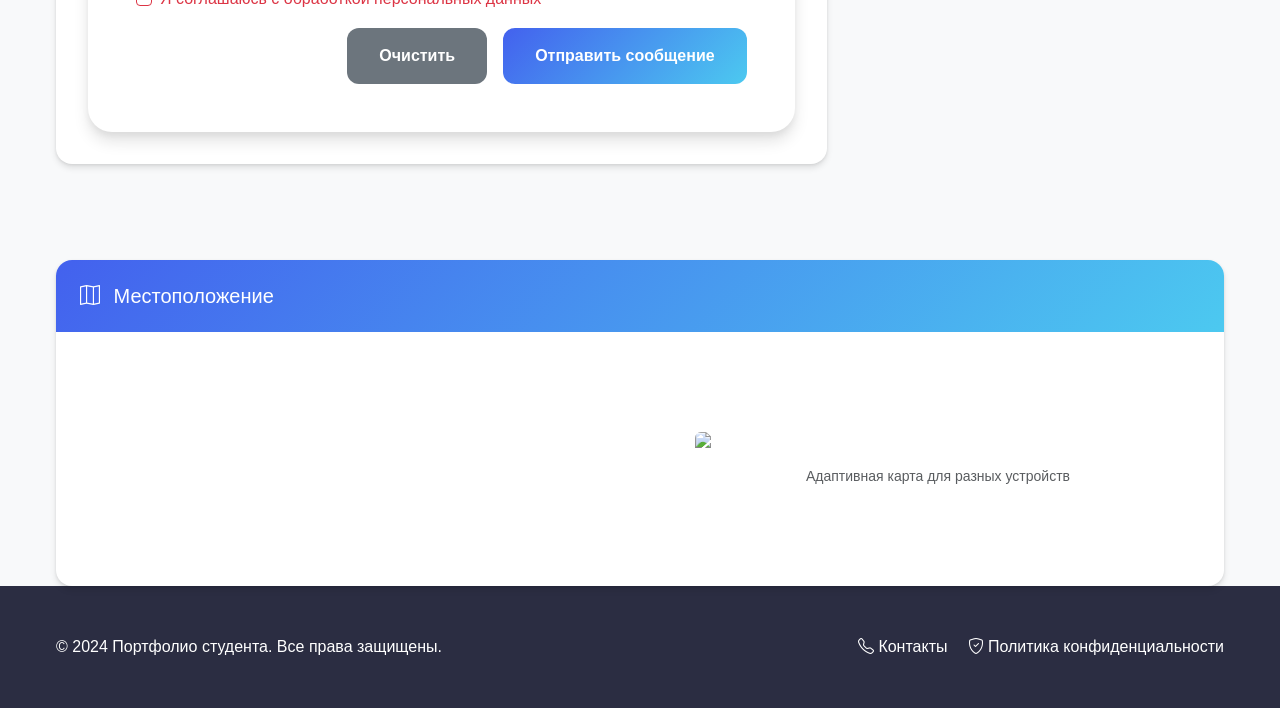
==== commit a588d78e: "ПР18" ====
--- a/pages/contacts.html
+++ b/pages/contacts.html
@@ -3,6 +3,7 @@
 <head>
     <meta charset="UTF-8">
     <meta name="viewport" content="width=device-width, initial-scale=1.0">
+    <meta name="description" content="Свяжитесь с нами для сотрудничества и обсуждения проектов. Контакты, форма обратной связи и карта.">
     <title>Контакты - Портфолио студента</title>
     <!-- Bootstrap CSS -->
     <link href="https://cdn.jsdelivr.net/npm/bootstrap@5.3.2/dist/css/bootstrap.min.css" rel="stylesheet">
@@ -10,38 +11,128 @@
     <link rel="stylesheet" href="https://cdn.jsdelivr.net/npm/bootstrap-icons@1.11.1/font/bootstrap-icons.css">
     <!-- Custom CSS -->
     <link rel="stylesheet" href="../styles/styles.css">
+    <!-- A11y дополнительные стили -->
+    <style>
+        /* Улучшенные стили для доступности */
+        :focus {
+            outline: 3px solid var(--primary-color);
+            outline-offset: 2px;
+        }
+        
+        .form-label.required::after {
+            content: " *";
+            color: var(--danger-color);
+        }
+        
+        .visually-hidden {
+            position: absolute;
+            width: 1px;
+            height: 1px;
+            padding: 0;
+            margin: -1px;
+            overflow: hidden;
+            clip: rect(0, 0, 0, 0);
+            white-space: nowrap;
+            border: 0;
+        }
+        
+        .fieldset-group {
+            border: 2px solid var(--primary-light);
+            border-radius: var(--radius-lg);
+            padding: var(--space-lg);
+            margin-bottom: var(--space-lg);
+        }
+        
+        .legend {
+            font-weight: 600;
+            color: var(--primary-color);
+            padding: 0 var(--space-sm);
+            background: white;
+            width: auto;
+        }
+        
+        .error-message {
+            color: var(--danger-color);
+            font-size: 0.875rem;
+            margin-top: 0.25rem;
+            display: none;
+        }
+        
+        .error-message.show {
+            display: block;
+        }
+        
+        .form-control.error {
+            border-color: var(--danger-color);
+        }
+        
+        .success-message {
+            background: var(--success-color);
+            color: white;
+            padding: var(--space-md);
+            border-radius: var(--radius-md);
+            margin-bottom: var(--space-md);
+            display: none;
+        }
+        
+        .success-message.show {
+            display: block;
+        }
+        
+        /* Улучшенные стили для галереи */
+        .gallery-image {
+            transition: transform 0.3s ease;
+        }
+        
+        .gallery-image:focus {
+            transform: scale(1.05);
+            box-shadow: 0 0 0 3px var(--primary-color);
+        }
+        
+        /* Стили для фокуса в навигации */
+        .nav-link:focus {
+            outline: 2px solid white;
+            outline-offset: 2px;
+        }
+        
+        /* Доступные кастомные чекбоксы */
+        .form-check-input:focus {
+            box-shadow: 0 0 0 0.25rem rgba(67, 97, 238, 0.25);
+        }
+    </style>
 </head>
 <body class="bg-light">
-    <!-- Navigation -->
-    <nav class="navbar navbar-expand-lg navbar-dark">
+    <!-- Навигация с улучшенной доступностью -->
+    <nav class="navbar navbar-expand-lg navbar-dark" role="navigation" aria-label="Основная навигация">
         <div class="container">
-            <a class="navbar-brand" href="../index.html">
-                <i class="bi bi-code-slash"></i>
+            <a class="navbar-brand" href="../index.html" aria-label="Главная страница портфолио">
+                <i class="bi bi-code-slash" aria-hidden="true"></i>
                 DevPortfolio
             </a>
-            <button class="navbar-toggler" type="button" data-bs-toggle="collapse" data-bs-target="#navbarNav">
+            <button class="navbar-toggler" type="button" data-bs-toggle="collapse" data-bs-target="#navbarNav"
+                    aria-controls="navbarNav" aria-expanded="false" aria-label="Переключить навигацию">
                 <span class="navbar-toggler-icon"></span>
             </button>
             <div class="collapse navbar-collapse" id="navbarNav">
-                <ul class="navbar-nav ms-auto">
-                    <li class="nav-item">
-                        <a class="nav-link" href="../index.html">
-                            <i class="bi bi-house me-1"></i>Главная
+                <ul class="navbar-nav ms-auto" role="menubar">
+                    <li class="nav-item" role="none">
+                        <a class="nav-link" href="../index.html" role="menuitem">
+                            <i class="bi bi-house me-1" aria-hidden="true"></i>Главная
                         </a>
                     </li>
-                    <li class="nav-item">
-                        <a class="nav-link" href="projects.html">
-                            <i class="bi bi-folder me-1"></i>Проекты
+                    <li class="nav-item" role="none">
+                        <a class="nav-link" href="projects.html" role="menuitem">
+                            <i class="bi bi-folder me-1" aria-hidden="true"></i>Проекты
                         </a>
                     </li>
-                    <li class="nav-item">
-                        <a class="nav-link" href="diary.html">
-                            <i class="bi bi-journal me-1"></i>Дневник
+                    <li class="nav-item" role="none">
+                        <a class="nav-link" href="diary.html" role="menuitem">
+                            <i class="bi bi-journal me-1" aria-hidden="true"></i>Дневник
                         </a>
                     </li>
-                    <li class="nav-item">
-                        <a class="nav-link active" href="contacts.html">
-                            <i class="bi bi-telephone me-1"></i>Контакты
+                    <li class="nav-item" role="none">
+                        <a class="nav-link active" href="contacts.html" aria-current="page" role="menuitem">
+                            <i class="bi bi-telephone me-1" aria-hidden="true"></i>Контакты
                         </a>
                     </li>
                 </ul>
@@ -49,192 +140,212 @@
         </div>
     </nav>
 
-    <!-- Page Header -->
-    <section class="hero-section">
+    <!-- Заголовок страницы -->
+    <header class="hero-section">
         <div class="container">
             <div class="row align-items-center">
                 <div class="col">
-                    <h1 class="hero-title">Контакты</h1>
+                    <h1 class="hero-title" id="page-title">Контакты</h1>
                     <p class="hero-subtitle">Свяжитесь со мной для сотрудничества и обсуждения проектов</p>
                 </div>
                 <div class="col-auto">
-                    <span class="badge bg-warning text-dark fs-6">
-                        <i class="bi bi-circle-fill text-success me-1"></i>Online
+                    <span class="badge bg-warning text-dark fs-6" role="status" aria-live="polite">
+                        <i class="bi bi-circle-fill text-success me-1" aria-hidden="true"></i>Online
                     </span>
                 </div>
             </div>
         </div>
-    </section>
-
-    <!-- Adaptive Gallery Preview -->
-    <section class="py-4 bg-white">
+    </header>
+
+    <!-- Основное содержимое -->
+    <main id="main-content">
         <div class="container">
-            <div class="row align-items-center">
-                <div class="col-md-8">
-                    <h4 class="mb-2 text-primary">
-                        <i class="bi bi-images me-2"></i>
-                        Галерея с адаптивными изображениями
-                    </h4>
-                    <p class="mb-0 text-muted">Демонстрация адаптивной сетки изображений с использованием современных CSS техник</p>
-                </div>
-                <div class="col-md-4 text-md-end">
-                    <button class="btn btn-outline-primary btn-sm" onclick="toggleGridLayout()">
-                        <i class="bi bi-grid-3x3 me-1"></i>Сменить раскладку
-                    </button>
-                </div>
+            <!-- Уведомление об успешной отправке (скрыто изначально) -->
+            <div class="success-message" id="successMessage" role="alert" aria-live="assertive">
+                <i class="bi bi-check-circle-fill me-2" aria-hidden="true"></i>
+                Сообщение успешно отправлено! Я свяжусь с вами в ближайшее время.
             </div>
-        </div>
-    </section>
-
-    <!-- Adaptive Gallery -->
-    <section class="py-4 bg-light">
-        <div class="container">
-            <div class="adaptive-gallery" id="adaptiveGallery">
-                <div class="gallery-item">
-                    <picture>
-                        <source srcset="../images/gallery/image1.webp" type="image/webp">
-                        <img src="../images/gallery/image1.jpg" 
-                             class="gallery-image responsive-image" 
-                             alt="Веб-разработка проект"
-                             loading="lazy">
-                    </picture>
-                    <div class="gallery-overlay">
-                        <div class="gallery-info">
-                            <h6>Веб-разработка</h6>
-                            <small>Адаптивный дизайн</small>
-                        </div>
-                    </div>
-                </div>
-                <div class="gallery-item">
-                    <picture>
-                        <source srcset="../images/gallery/image2.webp" type="image/webp">
-                        <img src="../images/gallery/image2.jpg" 
-                             class="gallery-image responsive-image" 
-                             alt="Мобильная верстка"
-                             loading="lazy">
-                    </picture>
-                    <div class="gallery-overlay">
-                        <div class="gallery-info">
-                            <h6>Мобильная верстка</h6>
-                            <small>Mobile-first подход</small>
-                        </div>
-                    </div>
-                </div>
-                <div class="gallery-item">
-                    <picture>
-                        <source srcset="../images/gallery/image3.webp" type="image/webp">
-                        <img src="../images/gallery/image3.jpg" 
-                             class="gallery-image responsive-image" 
-                             alt="UI/UX дизайн"
-                             loading="lazy">
-                    </picture>
-                    <div class="gallery-overlay">
-                        <div class="gallery-info">
-                            <h6>UI/UX дизайн</h6>
-                            <small>Пользовательский опыт</small>
-                        </div>
-                    </div>
-                </div>
-                <div class="gallery-item">
-                    <picture>
-                        <source srcset="../images/gallery/image4.webp" type="image/webp">
-                        <img src="../images/gallery/image4.jpg" 
-                             class="gallery-image responsive-image" 
-                             alt="Оптимизация производительности"
-                             loading="lazy">
-                    </picture>
-                    <div class="gallery-overlay">
-                        <div class="gallery-info">
-                            <h6>Оптимизация</h6>
-                            <small>Производительность</small>
-                        </div>
-                    </div>
-                </div>
-            </div>
-        </div>
-    </section>
-
-    <!-- Main Content -->
-    <main class="py-5">
-        <div class="container">
+            
             <div class="row">
-                <!-- Contact Form -->
+                <!-- Форма обратной связи -->
                 <div class="col-lg-8 mb-5">
                     <div class="card">
                         <div class="card-header bg-primary text-white">
-                            <h3 class="card-title h5 mb-0">
-                                <i class="bi bi-envelope me-2"></i>
+                            <h2 class="card-title h5 mb-0">
+                                <i class="bi bi-envelope me-2" aria-hidden="true"></i>
                                 Свяжитесь со мной
-                            </h3>
+                            </h2>
                         </div>
                         <div class="card-body">
-                            <form id="contactForm" class="contact-form" novalidate>
-                                <div class="row">
-                                    <div class="col-md-6 mb-3">
-                                        <label for="firstName" class="form-label fw-bold">Имя *</label>
-                                        <input type="text" class="form-control" id="firstName" required>
-                                        <div class="invalid-feedback">Пожалуйста, введите ваше имя</div>
+                            <form id="contactForm" class="contact-form" novalidate aria-labelledby="form-title">
+                                <h3 id="form-title" class="visually-hidden">Форма обратной связи</h3>
+                                
+                                <!-- Группа: Личная информация -->
+                                <fieldset class="fieldset-group" aria-labelledby="personal-info-legend">
+                                    <legend id="personal-info-legend" class="legend h6 fw-bold">Личная информация</legend>
+                                    
+                                    <div class="row">
+                                        <div class="col-md-6 mb-3">
+                                            <label for="firstName" class="form-label required">
+                                                Имя
+                                            </label>
+                                            <input type="text" 
+                                                   class="form-control" 
+                                                   id="firstName" 
+                                                   name="firstName"
+                                                   required
+                                                   aria-required="true"
+                                                   aria-describedby="firstNameError"
+                                                   autocomplete="given-name">
+                                            <div id="firstNameError" class="error-message" role="alert">
+                                                Пожалуйста, введите ваше имя
+                                            </div>
+                                        </div>
+                                        <div class="col-md-6 mb-3">
+                                            <label for="lastName" class="form-label">
+                                                Фамилия
+                                            </label>
+                                            <input type="text" 
+                                                   class="form-control" 
+                                                   id="lastName" 
+                                                   name="lastName"
+                                                   autocomplete="family-name">
+                                        </div>
                                     </div>
-                                    <div class="col-md-6 mb-3">
-                                        <label for="lastName" class="form-label fw-bold">Фамилия</label>
-                                        <input type="text" class="form-control" id="lastName">
+                                    
+                                    <div class="mb-3">
+                                        <label for="email" class="form-label required">
+                                            Email адрес
+                                        </label>
+                                        <input type="email" 
+                                               class="form-control" 
+                                               id="email" 
+                                               name="email"
+                                               required
+                                               aria-required="true"
+                                               aria-describedby="emailHelp emailError"
+                                               autocomplete="email">
+                                        <div id="emailHelp" class="form-text">
+                                            Мы никогда не передадим вашу электронную почту кому-либо еще.
+                                        </div>
+                                        <div id="emailError" class="error-message" role="alert">
+                                            Пожалуйста, введите корректный email адрес
+                                        </div>
                                     </div>
-                                </div>
-                                
-                                <div class="mb-3">
-                                    <label for="email" class="form-label fw-bold">Email адрес *</label>
-                                    <input type="email" class="form-control" id="email" required>
-                                    <div class="invalid-feedback">Пожалуйста, введите корректный email адрес</div>
-                                </div>
-                                
-                                <div class="mb-3">
-                                    <label for="subject" class="form-label fw-bold">Тема сообщения *</label>
-                                    <select class="form-select" id="subject" required>
-                                        <option value="" selected disabled>Выберите тему</option>
-                                        <option value="collaboration">Сотрудничество</option>
-                                        <option value="project">Обсуждение проекта</option>
-                                        <option value="adaptive-design">Консультация по адаптивному дизайну</option>
-                                        <option value="optimization">Оптимизация изображений</option>
-                                        <option value="question">Вопрос по проекту</option>
-                                        <option value="feedback">Обратная связь</option>
-                                        <option value="other">Другое</option>
-                                    </select>
-                                    <div class="invalid-feedback">Пожалуйста, выберите тему сообщения</div>
-                                </div>
-                                
-                                <div class="mb-3">
-                                    <label for="message" class="form-label fw-bold">Сообщение *</label>
-                                    <textarea class="form-control" id="message" rows="6" required 
-                                              placeholder="Опишите ваше предложение или вопрос..."></textarea>
-                                    <div class="invalid-feedback">Пожалуйста, введите ваше сообщение</div>
-                                    <div class="form-text">Минимальная длина сообщения: 10 символов</div>
-                                </div>
-
-                                <!-- File Upload with Image Preview -->
-                                <div class="mb-3">
-                                    <label for="fileUpload" class="form-label fw-bold">Прикрепить изображение (опционально)</label>
-                                    <input type="file" class="form-control" id="fileUpload" accept="image/*" onchange="previewImage(this)">
-                                    <div class="form-text">Максимальный размер: 5MB. Поддерживаемые форматы: JPG, PNG, WebP</div>
-                                    <div id="imagePreview" class="mt-2 d-none">
-                                        <img id="preview" class="img-thumbnail responsive-image" style="max-height: 200px;">
-                                        <button type="button" class="btn btn-sm btn-outline-danger mt-1" onclick="removeImage()">
-                                            <i class="bi bi-x-circle me-1"></i>Удалить
-                                        </button>
+                                </fieldset>
+
+                                <!-- Группа: Тема сообщения -->
+                                <fieldset class="fieldset-group" aria-labelledby="subject-legend">
+                                    <legend id="subject-legend" class="legend h6 fw-bold">Тема сообщения</legend>
+                                    
+                                    <div class="mb-3">
+                                        <label for="subject" class="form-label required">
+                                            Выберите тему
+                                        </label>
+                                        <select class="form-select" 
+                                                id="subject" 
+                                                name="subject"
+                                                required
+                                                aria-required="true"
+                                                aria-describedby="subjectError">
+                                            <option value="" selected disabled>Выберите тему сообщения</option>
+                                            <option value="collaboration">Сотрудничество</option>
+                                            <option value="project">Обсуждение проекта</option>
+                                            <option value="adaptive-design">Консультация по адаптивному дизайну</option>
+                                            <option value="optimization">Оптимизация изображений</option>
+                                            <option value="question">Вопрос по проекту</option>
+                                            <option value="feedback">Обратная связь</option>
+                                            <option value="other">Другое</option>
+                                        </select>
+                                        <div id="subjectError" class="error-message" role="alert">
+                                            Пожалуйста, выберите тему сообщения
+                                        </div>
                                     </div>
-                                </div>
-                                
+                                </fieldset>
+
+                                <!-- Группа: Сообщение -->
+                                <fieldset class="fieldset-group" aria-labelledby="message-legend">
+                                    <legend id="message-legend" class="legend h6 fw-bold">Ваше сообщение</legend>
+                                    
+                                    <div class="mb-3">
+                                        <label for="message" class="form-label required">
+                                            Сообщение
+                                        </label>
+                                        <textarea class="form-control" 
+                                                  id="message" 
+                                                  name="message" 
+                                                  rows="6" 
+                                                  required
+                                                  aria-required="true"
+                                                  aria-describedby="messageHelp messageError"
+                                                  placeholder="Опишите ваше предложение или вопрос..."></textarea>
+                                        <div id="messageHelp" class="form-text">
+                                            Минимальная длина сообщения: 10 символов
+                                        </div>
+                                        <div id="messageError" class="error-message" role="alert">
+                                            Пожалуйста, введите ваше сообщение (минимум 10 символов)
+                                        </div>
+                                    </div>
+
+                                    <!-- Файл для загрузки -->
+                                    <div class="mb-3">
+                                        <label for="fileUpload" class="form-label">
+                                            Прикрепить изображение (опционально)
+                                        </label>
+                                        <input type="file" 
+                                               class="form-control" 
+                                               id="fileUpload" 
+                                               name="fileUpload"
+                                               accept="image/*" 
+                                               aria-describedby="fileHelp"
+                                               onchange="previewImage(this)">
+                                        <div id="fileHelp" class="form-text">
+                                            Максимальный размер: 5MB. Поддерживаемые форматы: JPG, PNG, WebP
+                                        </div>
+                                        <div id="imagePreview" class="mt-2 d-none" role="region" aria-label="Предпросмотр изображения">
+                                            <img id="preview" 
+                                                 class="img-thumbnail responsive-image" 
+                                                 alt="Предпросмотр загруженного изображения"
+                                                 style="max-height: 200px;">
+                                            <button type="button" 
+                                                    class="btn btn-sm btn-outline-danger mt-1"
+                                                    onclick="removeImage()"
+                                                    aria-label="Удалить изображение">
+                                                <i class="bi bi-x-circle me-1" aria-hidden="true"></i>Удалить
+                                            </button>
+                                        </div>
+                                    </div>
+                                </fieldset>
+
+                                <!-- Согласие на обработку данных -->
                                 <div class="mb-3 form-check">
-                                    <input type="checkbox" class="form-check-input" id="agreeTerms" required>
+                                    <input type="checkbox" 
+                                           class="form-check-input" 
+                                           id="agreeTerms" 
+                                           name="agreeTerms"
+                                           required
+                                           aria-required="true"
+                                           aria-describedby="termsError">
                                     <label class="form-check-label" for="agreeTerms">
                                         Я соглашаюсь с обработкой персональных данных
                                     </label>
-                                    <div class="invalid-feedback">Необходимо ваше согласие</div>
+                                    <div id="termsError" class="error-message" role="alert">
+                                        Необходимо ваше согласие
+                                    </div>
                                 </div>
                                 
-                                <div class="d-grid gap-2 d-md-flex justify-content-md-end">
-                                    <button type="reset" class="btn btn-secondary me-md-2" onclick="resetForm()">Очистить</button>
-                                    <button type="submit" class="btn btn-primary" id="submitBtn">
-                                        <span class="spinner-border spinner-border-sm d-none me-2" role="status"></span>
+                                <div class="d-grid gap-2 d-md-flex justify-content-md-end" role="group" aria-label="Действия с формой">
+                                    <button type="reset" 
+                                            class="btn btn-secondary me-md-2" 
+                                            onclick="resetForm()"
+                                            aria-label="Очистить форму">
+                                        Очистить
+                                    </button>
+                                    <button type="submit" 
+                                            class="btn btn-primary" 
+                                            id="submitBtn"
+                                            aria-label="Отправить сообщение">
+                                        <span class="spinner-border spinner-border-sm d-none me-2" role="status" aria-hidden="true"></span>
                                         Отправить сообщение
                                     </button>
                                 </div>
@@ -243,20 +354,20 @@
                     </div>
                 </div>
 
-                <!-- Contact Information -->
+                <!-- Контактная информация -->
                 <div class="col-lg-4">
-                    <!-- Contact Details -->
-                    <div class="card mb-4">
+                    <!-- Контактные данные -->
+                    <div class="card mb-4" role="complementary" aria-labelledby="contact-info-title">
                         <div class="card-header bg-primary text-white">
-                            <h3 class="card-title h5 mb-0">
-                                <i class="bi bi-info-circle me-2"></i>
+                            <h3 id="contact-info-title" class="card-title h5 mb-0">
+                                <i class="bi bi-info-circle me-2" aria-hidden="true"></i>
                                 Контактная информация
                             </h3>
                         </div>
                         <div class="card-body">
-                            <div class="contact-item d-flex align-items-center mb-3 p-3 bg-light rounded">
+                            <div class="contact-item d-flex align-items-center mb-3 p-3 bg-light rounded" role="listitem">
                                 <div class="contact-icon bg-primary text-white rounded-circle d-flex align-items-center justify-content-center me-3" 
-                                     style="width: 40px; height: 40px;">
+                                     style="width: 40px; height: 40px;" aria-hidden="true">
                                     <i class="bi bi-envelope"></i>
                                 </div>
                                 <div>
@@ -265,9 +376,9 @@
                                 </div>
                             </div>
                             
-                            <div class="contact-item d-flex align-items-center mb-3 p-3 bg-light rounded">
+                            <div class="contact-item d-flex align-items-center mb-3 p-3 bg-light rounded" role="listitem">
                                 <div class="contact-icon bg-success text-white rounded-circle d-flex align-items-center justify-content-center me-3" 
-                                     style="width: 40px; height: 40px;">
+                                     style="width: 40px; height: 40px;" aria-hidden="true">
                                     <i class="bi bi-github"></i>
                                 </div>
                                 <div>
@@ -276,9 +387,9 @@
                                 </div>
                             </div>
 
-                            <div class="contact-item d-flex align-items-center mb-3 p-3 bg-light rounded">
+                            <div class="contact-item d-flex align-items-center mb-3 p-3 bg-light rounded" role="listitem">
                                 <div class="contact-icon bg-info text-white rounded-circle d-flex align-items-center justify-content-center me-3" 
-                                     style="width: 40px; height: 40px;">
+                                     style="width: 40px; height: 40px;" aria-hidden="true">
                                     <i class="bi bi-linkedin"></i>
                                 </div>
                                 <div>
@@ -287,9 +398,9 @@
                                 </div>
                             </div>
                             
-                            <div class="contact-item d-flex align-items-center mb-3 p-3 bg-light rounded">
+                            <div class="contact-item d-flex align-items-center mb-3 p-3 bg-light rounded" role="listitem">
                                 <div class="contact-icon bg-warning text-dark rounded-circle d-flex align-items-center justify-content-center me-3" 
-                                     style="width: 40px; height: 40px;">
+                                     style="width: 40px; height: 40px;" aria-hidden="true">
                                     <i class="bi bi-geo-alt"></i>
                                 </div>
                                 <div>
@@ -298,9 +409,9 @@
                                 </div>
                             </div>
                             
-                            <div class="contact-item d-flex align-items-center p-3 bg-light rounded">
+                            <div class="contact-item d-flex align-items-center p-3 bg-light rounded" role="listitem">
                                 <div class="contact-icon bg-secondary text-white rounded-circle d-flex align-items-center justify-content-center me-3" 
-                                     style="width: 40px; height: 40px;">
+                                     style="width: 40px; height: 40px;" aria-hidden="true">
                                     <i class="bi bi-building"></i>
                                 </div>
                                 <div>
@@ -311,11 +422,11 @@
                         </div>
                     </div>
 
-                    <!-- Skills Progress -->
-                    <div class="card mb-4">
+                    <!-- Навыки -->
+                    <div class="card mb-4" role="complementary" aria-labelledby="skills-title">
                         <div class="card-header bg-success text-white">
-                            <h3 class="card-title h5 mb-0">
-                                <i class="bi bi-tools me-2"></i>
+                            <h3 id="skills-title" class="card-title h5 mb-0">
+                                <i class="bi bi-tools me-2" aria-hidden="true"></i>
                                 Навыки адаптивного дизайна
                             </h3>
                         </div>
@@ -323,49 +434,58 @@
                             <div class="skill-item mb-3">
                                 <div class="d-flex justify-content-between mb-1">
                                     <small class="fw-bold">Адаптивные изображения</small>
-                                    <small class="text-success">95%</small>
-                                </div>
-                                <div class="progress" style="height: 6px;">
+                                    <small class="text-success" aria-hidden="true">95%</small>
+                                    <span class="visually-hidden">95 процентов</span>
+                                </div>
+                                <div class="progress" style="height: 6px;" role="progressbar" 
+                                     aria-valuenow="95" aria-valuemin="0" aria-valuemax="100" aria-label="Адаптивные изображения">
                                     <div class="progress-bar bg-success" style="width: 95%"></div>
                                 </div>
                             </div>
                             <div class="skill-item mb-3">
                                 <div class="d-flex justify-content-between mb-1">
                                     <small class="fw-bold">WebP оптимизация</small>
-                                    <small class="text-success">90%</small>
-                                </div>
-                                <div class="progress" style="height: 6px;">
+                                    <small class="text-success" aria-hidden="true">90%</small>
+                                    <span class="visually-hidden">90 процентов</span>
+                                </div>
+                                <div class="progress" style="height: 6px;" role="progressbar" 
+                                     aria-valuenow="90" aria-valuemin="0" aria-valuemax="100" aria-label="WebP оптимизация">
                                     <div class="progress-bar bg-success" style="width: 90%"></div>
                                 </div>
                             </div>
                             <div class="skill-item mb-3">
                                 <div class="d-flex justify-content-between mb-1">
                                     <small class="fw-bold">CSS Grid & Flexbox</small>
-                                    <small class="text-primary">88%</small>
-                                </div>
-                                <div class="progress" style="height: 6px;">
+                                    <small class="text-primary" aria-hidden="true">88%</small>
+                                    <span class="visually-hidden">88 процентов</span>
+                                </div>
+                                <div class="progress" style="height: 6px;" role="progressbar" 
+                                     aria-valuenow="88" aria-valuemin="0" aria-valuemax="100" aria-label="CSS Grid и Flexbox">
                                     <div class="progress-bar bg-primary" style="width: 88%"></div>
                                 </div>
                             </div>
                             <div class="skill-item">
                                 <div class="d-flex justify-content-between mb-1">
                                     <small class="fw-bold">Lazy Loading</small>
-                                    <small class="text-info">85%</small>
-                                </div>
-                                <div class="progress" style="height: 6px;">
+                                    <small class="text-info" aria-hidden="true">85%</small>
+                                    <span class="visually-hidden">85 процентов</span>
+                                </div>
+                                <div class="progress" style="height: 6px;" role="progressbar" 
+                                     aria-valuenow="85" aria-valuemin="0" aria-valuemax="100" aria-label="Lazy Loading">
                                     <div class="progress-bar bg-info" style="width: 85%"></div>
                                 </div>
                             </div>
                         </div>
                     </div>
 
-                    <!-- Response Time -->
-                    <div class="card">
+                    <!-- Время ответа -->
+                    <div class="card" role="complementary" aria-labelledby="response-time-title">
                         <div class="card-body text-center">
-                            <i class="bi bi-clock display-4 text-primary mb-3"></i>
-                            <h5 class="fw-bold">Время ответа</h5>
+                            <i class="bi bi-clock display-4 text-primary mb-3" aria-hidden="true"></i>
+                            <h4 id="response-time-title" class="fw-bold">Время ответа</h4>
                             <p class="text-muted">Обычно отвечаю в течение 24 часов</p>
-                            <div class="progress mb-2">
+                            <div class="progress mb-2" role="progressbar" 
+                                 aria-valuenow="90" aria-valuemin="0" aria-valuemax="100" aria-label="Процент ответов в течение дня">
                                 <div class="progress-bar bg-success" style="width: 90%"></div>
                             </div>
                             <small class="text-muted">90% сообщений получают ответ в течение дня</small>
@@ -374,13 +494,13 @@
                 </div>
             </div>
 
-            <!-- Map Section -->
+            <!-- Карта местоположения -->
             <div class="row mt-5">
                 <div class="col-12">
-                    <div class="card">
+                    <div class="card" role="region" aria-labelledby="location-title">
                         <div class="card-header bg-primary text-white">
-                            <h3 class="card-title h5 mb-0">
-                                <i class="bi bi-map me-2"></i>
+                            <h3 id="location-title" class="card-title h5 mb-0">
+                                <i class="bi bi-map me-2" aria-hidden="true"></i>
                                 Местоположение
                             </h3>
                         </div>
@@ -388,18 +508,18 @@
                             <div class="map-placeholder bg-gradient text-white text-center py-5 rounded-bottom">
                                 <div class="row align-items-center h-100">
                                     <div class="col-md-6">
-                                        <i class="bi bi-geo-alt-fill display-1 mb-3"></i>
+                                        <i class="bi bi-geo-alt-fill display-1 mb-3" aria-hidden="true"></i>
                                         <h4>Москва, РТУ МИРЭА</h4>
                                         <p class="mb-0">Проспект Вернадского, 78</p>
                                     </div>
                                     <div class="col-md-6">
-                                        <div class="adaptive-map-demo">
+                                        <div class="adaptive-map-demo" role="img" aria-label="Карта местоположения РТУ МИРЭА">
                                             <picture>
                                                 <source srcset="../images/map-desktop.webp" media="(min-width: 768px)" type="image/webp">
                                                 <source srcset="../images/map-mobile.webp" type="image/webp">
                                                 <img src="../images/map-mobile.jpg" 
                                                      class="img-fluid rounded" 
-                                                     alt="Карта местоположения"
+                                                     alt="Карта местоположения РТУ МИРЭА на проспекте Вернадского"
                                                      loading="lazy">
                                             </picture>
                                             <small class="text-muted mt-2 d-block">Адаптивная карта для разных устройств</small>
@@ -414,27 +534,8 @@
         </div>
     </main>
 
-    <!-- Success Modal -->
-    <div class="modal fade" id="successModal" tabindex="-1">
-        <div class="modal-dialog modal-dialog-centered">
-            <div class="modal-content">
-                <div class="modal-header border-0">
-                    <button type="button" class="btn-close" data-bs-dismiss="modal"></button>
-                </div>
-                <div class="modal-body text-center py-4">
-                    <i class="bi bi-check-circle-fill text-success display-1 mb-3"></i>
-                    <h3 class="fw-bold">Сообщение отправлено!</h3>
-                    <p class="text-muted">Я свяжусь с вами в ближайшее время</p>
-                </div>
-                <div class="modal-footer border-0 justify-content-center">
-                    <button type="button" class="btn btn-primary" data-bs-dismiss="modal">Понятно</button>
-                </div>
-            </div>
-        </div>
-    </div>
-
-    <!-- Footer -->
-    <footer class="footer">
+    <!-- Футер -->
+    <footer class="footer" role="contentinfo">
         <div class="container">
             <div class="row align-items-center">
                 <div class="col-md-6">
@@ -442,65 +543,283 @@
                 </div>
                 <div class="col-md-6 text-md-end">
                     <a href="contacts.html" class="text-white text-decoration-none me-3">
-                        <i class="bi bi-telephone me-1"></i>Контакты
+                        <i class="bi bi-telephone me-1" aria-hidden="true"></i>Контакты
                     </a>
                     <a href="#" class="text-white text-decoration-none">
-                        <i class="bi bi-shield-check me-1"></i>Политика конфиденциальности
+                        <i class="bi bi-shield-check me-1" aria-hidden="true"></i>Политика конфиденциальности
                     </a>
                 </div>
             </div>
         </div>
     </footer>
 
+    <!-- Модальное окно успеха -->
+    <div class="modal fade" id="successModal" tabindex="-1" role="dialog" 
+         aria-labelledby="successModalTitle" aria-hidden="true">
+        <div class="modal-dialog modal-dialog-centered">
+            <div class="modal-content">
+                <div class="modal-header border-0">
+                    <h5 id="successModalTitle" class="visually-hidden">Сообщение отправлено успешно</h5>
+                    <button type="button" class="btn-close" data-bs-dismiss="modal" aria-label="Закрыть"></button>
+                </div>
+                <div class="modal-body text-center py-4">
+                    <i class="bi bi-check-circle-fill text-success display-1 mb-3" aria-hidden="true"></i>
+                    <h3 class="fw-bold">Сообщение отправлено!</h3>
+                    <p class="text-muted">Я свяжусь с вами в ближайшее время</p>
+                </div>
+                <div class="modal-footer border-0 justify-content-center">
+                    <button type="button" class="btn btn-primary" data-bs-dismiss="modal" aria-label="Понятно">Понятно</button>
+                </div>
+            </div>
+        </div>
+    </div>
+
     <!-- Bootstrap JS -->
-    <script src="https://cdn.jsdelivr.net/npm/bootstrap@5.3.2/dist/js/bootstrap.bundle.min.js"></script>
+    <script src="https://cdn.jsdelivr.net/npm/bootstrap@5.3.0/dist/js/bootstrap.bundle.min.js" defer></script>
     <!-- Forms JS -->
-    <script src="../scripts/forms.js"></script>
+   <script src="/scripts/forms.js" defer></script>
 
     <script>
-        // Gallery layout toggle
-        function toggleGridLayout() {
-            const gallery = document.getElementById('adaptiveGallery');
-            gallery.classList.toggle('grid-layout-1');
-            gallery.classList.toggle('grid-layout-2');
-        }
-
-        // Image preview for file upload
+        // Обновленный JavaScript для улучшения доступности
+        
+        // Функция для предпросмотра изображения
         function previewImage(input) {
             const preview = document.getElementById('preview');
             const previewContainer = document.getElementById('imagePreview');
             
             if (input.files && input.files[0]) {
+                // Проверка размера файла
+                if (input.files[0].size > 5 * 1024 * 1024) {
+                    showError('fileUpload', 'Размер файла не должен превышать 5MB');
+                    input.value = '';
+                    return;
+                }
+                
                 const reader = new FileReader();
                 
                 reader.onload = function(e) {
                     preview.src = e.target.result;
                     previewContainer.classList.remove('d-none');
+                    clearError('fileUpload');
                 }
                 
                 reader.readAsDataURL(input.files[0]);
             }
         }
 
-        // Remove uploaded image
+        // Удалить загруженное изображение
         function removeImage() {
             const previewContainer = document.getElementById('imagePreview');
             const fileInput = document.getElementById('fileUpload');
+            const preview = document.getElementById('preview');
             
             previewContainer.classList.add('d-none');
             fileInput.value = '';
-        }
-
-        // Reset form
+            preview.src = '';
+        }
+
+        // Сброс формы
         function resetForm() {
             removeImage();
             document.getElementById('contactForm').classList.remove('was-validated');
-        }
-
-        // Initialize gallery
+            
+            // Скрыть все сообщения об ошибках
+            document.querySelectorAll('.error-message').forEach(el => {
+                el.classList.remove('show');
+            });
+            
+            // Убрать классы ошибок с полей
+            document.querySelectorAll('.form-control.error').forEach(el => {
+                el.classList.remove('error');
+            });
+            
+            // Скрыть сообщение об успехе
+            document.getElementById('successMessage').classList.remove('show');
+        }
+
+        // Показать ошибку
+        function showError(fieldId, message) {
+            const field = document.getElementById(fieldId);
+            const errorElement = document.getElementById(fieldId + 'Error');
+            
+            if (field && errorElement) {
+                field.classList.add('error');
+                errorElement.textContent = message;
+                errorElement.classList.add('show');
+                field.setAttribute('aria-invalid', 'true');
+            }
+        }
+
+        // Очистить ошибку
+        function clearError(fieldId) {
+            const field = document.getElementById(fieldId);
+            const errorElement = document.getElementById(fieldId + 'Error');
+            
+            if (field && errorElement) {
+                field.classList.remove('error');
+                errorElement.classList.remove('show');
+                field.removeAttribute('aria-invalid');
+            }
+        }
+
+        // Валидация формы
+        function validateForm() {
+            let isValid = true;
+            
+            // Проверка обязательных полей
+            const requiredFields = ['firstName', 'email', 'subject', 'message', 'agreeTerms'];
+            
+            requiredFields.forEach(fieldId => {
+                const field = document.getElementById(fieldId);
+                if (!field) return;
+                
+                if (field.type === 'checkbox') {
+                    if (!field.checked) {
+                        showError(fieldId, 'Это поле обязательно для заполнения');
+                        isValid = false;
+                    } else {
+                        clearError(fieldId);
+                    }
+                } else {
+                    if (!field.value.trim()) {
+                        showError(fieldId, 'Это поле обязательно для заполнения');
+                        isValid = false;
+                    } else if (fieldId === 'email' && !isValidEmail(field.value)) {
+                        showError(fieldId, 'Пожалуйста, введите корректный email адрес');
+                        isValid = false;
+                    } else if (fieldId === 'message' && field.value.trim().length < 10) {
+                        showError(fieldId, 'Сообщение должно содержать минимум 10 символов');
+                        isValid = false;
+                    } else {
+                        clearError(fieldId);
+                    }
+                }
+            });
+            
+            return isValid;
+        }
+
+        // Проверка email
+        function isValidEmail(email) {
+            const emailRegex = /^[^\s@]+@[^\s@]+\.[^\s@]+$/;
+            return emailRegex.test(email);
+        }
+
+        // Обработка отправки формы
         document.addEventListener('DOMContentLoaded', function() {
-            const gallery = document.getElementById('adaptiveGallery');
-            gallery.classList.add('grid-layout-1');
+            const contactForm = document.getElementById('contactForm');
+            const submitBtn = document.getElementById('submitBtn');
+            const spinner = submitBtn.querySelector('.spinner-border');
+            const successMessage = document.getElementById('successMessage');
+            
+            contactForm.addEventListener('submit', function(event) {
+                event.preventDefault();
+                
+                if (validateForm()) {
+                    // Показать индикатор загрузки
+                    submitBtn.disabled = true;
+                    spinner.classList.remove('d-none');
+                    submitBtn.innerHTML = '<span class="spinner-border spinner-border-sm me-2" role="status" aria-hidden="true"></span>Отправка...';
+                    
+                    // Имитация отправки
+                    setTimeout(() => {
+                        // Скрыть индикатор загрузки
+                        submitBtn.disabled = false;
+                        spinner.classList.add('d-none');
+                        submitBtn.innerHTML = 'Отправить сообщение';
+                        
+                        // Показать сообщение об успехе
+                        successMessage.classList.add('show');
+                        successMessage.setAttribute('role', 'alert');
+                        
+                        // Прокрутить к сообщению об успехе
+                        successMessage.scrollIntoView({ behavior: 'smooth' });
+                        
+                        // Сбросить форму
+                        resetForm();
+                        contactForm.reset();
+                        
+                        // Скрыть сообщение об успехе через 5 секунд
+                        setTimeout(() => {
+                            successMessage.classList.remove('show');
+                        }, 5000);
+                    }, 1500);
+                } else {
+                    // Прокрутить к первой ошибке
+                    const firstError = document.querySelector('.error-message.show');
+                    if (firstError) {
+                        firstError.scrollIntoView({ behavior: 'smooth' });
+                    }
+                }
+            });
+            
+            // Реальная валидация при изменении полей
+            document.querySelectorAll('#contactForm input, #contactForm select, #contactForm textarea').forEach(field => {
+                field.addEventListener('blur', function() {
+                    if (this.required || this.id === 'email' || this.id === 'message') {
+                        validateField(this);
+                    }
+                });
+                
+                field.addEventListener('input', function() {
+                    if (this.classList.contains('error')) {
+                        validateField(this);
+                    }
+                });
+            });
+            
+            function validateField(field) {
+                const fieldId = field.id;
+                
+                if (field.type === 'checkbox') {
+                    if (!field.checked) {
+                        showError(fieldId, 'Это поле обязательно для заполнения');
+                    } else {
+                        clearError(fieldId);
+                    }
+                } else {
+                    if (!field.value.trim()) {
+                        showError(fieldId, 'Это поле обязательно для заполнения');
+                    } else if (fieldId === 'email' && !isValidEmail(field.value)) {
+                        showError(fieldId, 'Пожалуйста, введите корректный email адрес');
+                    } else if (fieldId === 'message' && field.value.trim().length < 10) {
+                        showError(fieldId, 'Сообщение должно содержать минимум 10 символов');
+                    } else {
+                        clearError(fieldId);
+                    }
+                }
+            }
+            
+            // Обработка Escape для закрытия сообщений
+            document.addEventListener('keydown', function(event) {
+                if (event.key === 'Escape') {
+                    successMessage.classList.remove('show');
+                    
+                    // Закрытие модального окна Bootstrap
+                    const modal = document.querySelector('.modal.show');
+                    if (modal) {
+                        const modalInstance = bootstrap.Modal.getInstance(modal);
+                        if (modalInstance) {
+                            modalInstance.hide();
+                        }
+                    }
+                }
+            });
+            
+            // Улучшение навигации для пользователей скринридеров
+            const mainContent = document.getElementById('main-content');
+            if (mainContent) {
+                mainContent.setAttribute('tabindex', '-1');
+            }
+            
+            // Фокусировка на основном контенте при загрузке (для скринридеров)
+            window.addEventListener('load', function() {
+                const skipLink = document.createElement('a');
+                skipLink.href = '#main-content';
+                skipLink.className = 'visually-hidden visually-hidden-focusable';
+                skipLink.textContent = 'Перейти к основному контенту';
+                document.body.insertBefore(skipLink, document.body.firstChild);
+            });
         });
     </script>
 </body>
